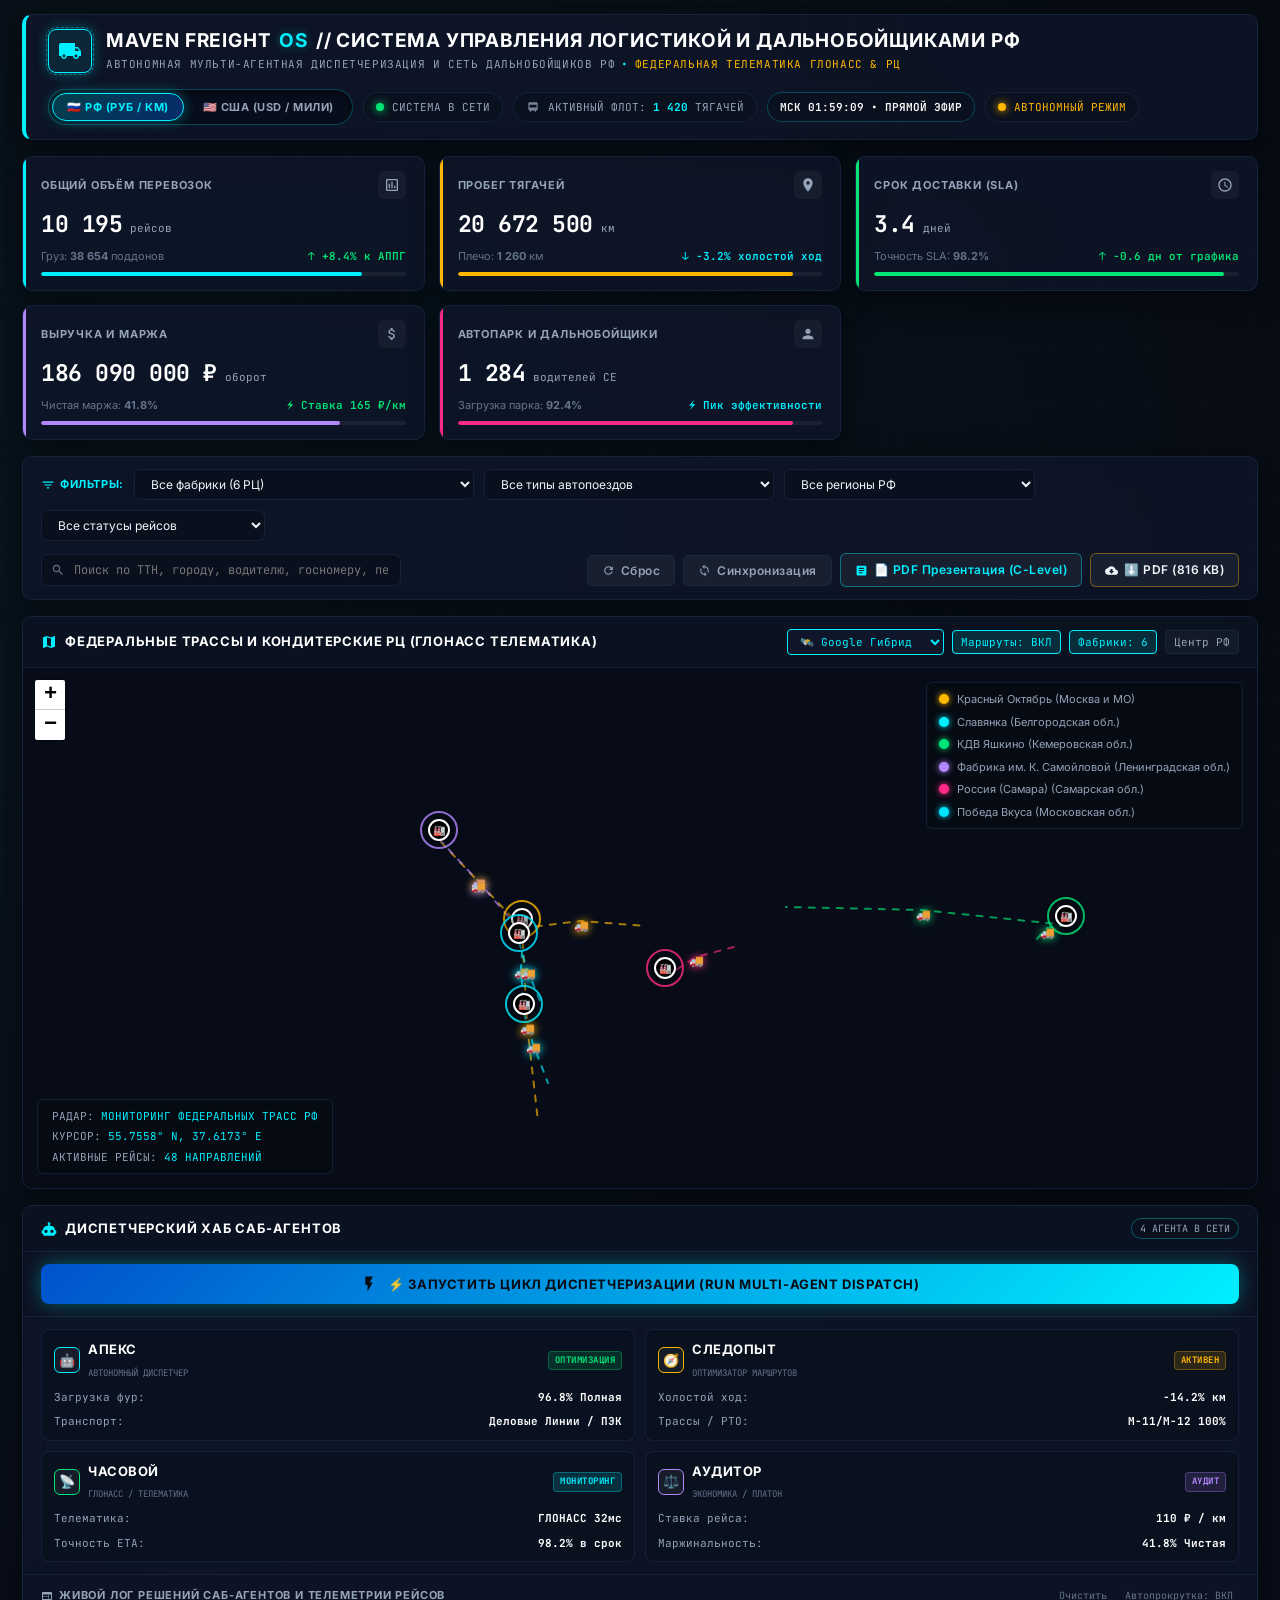
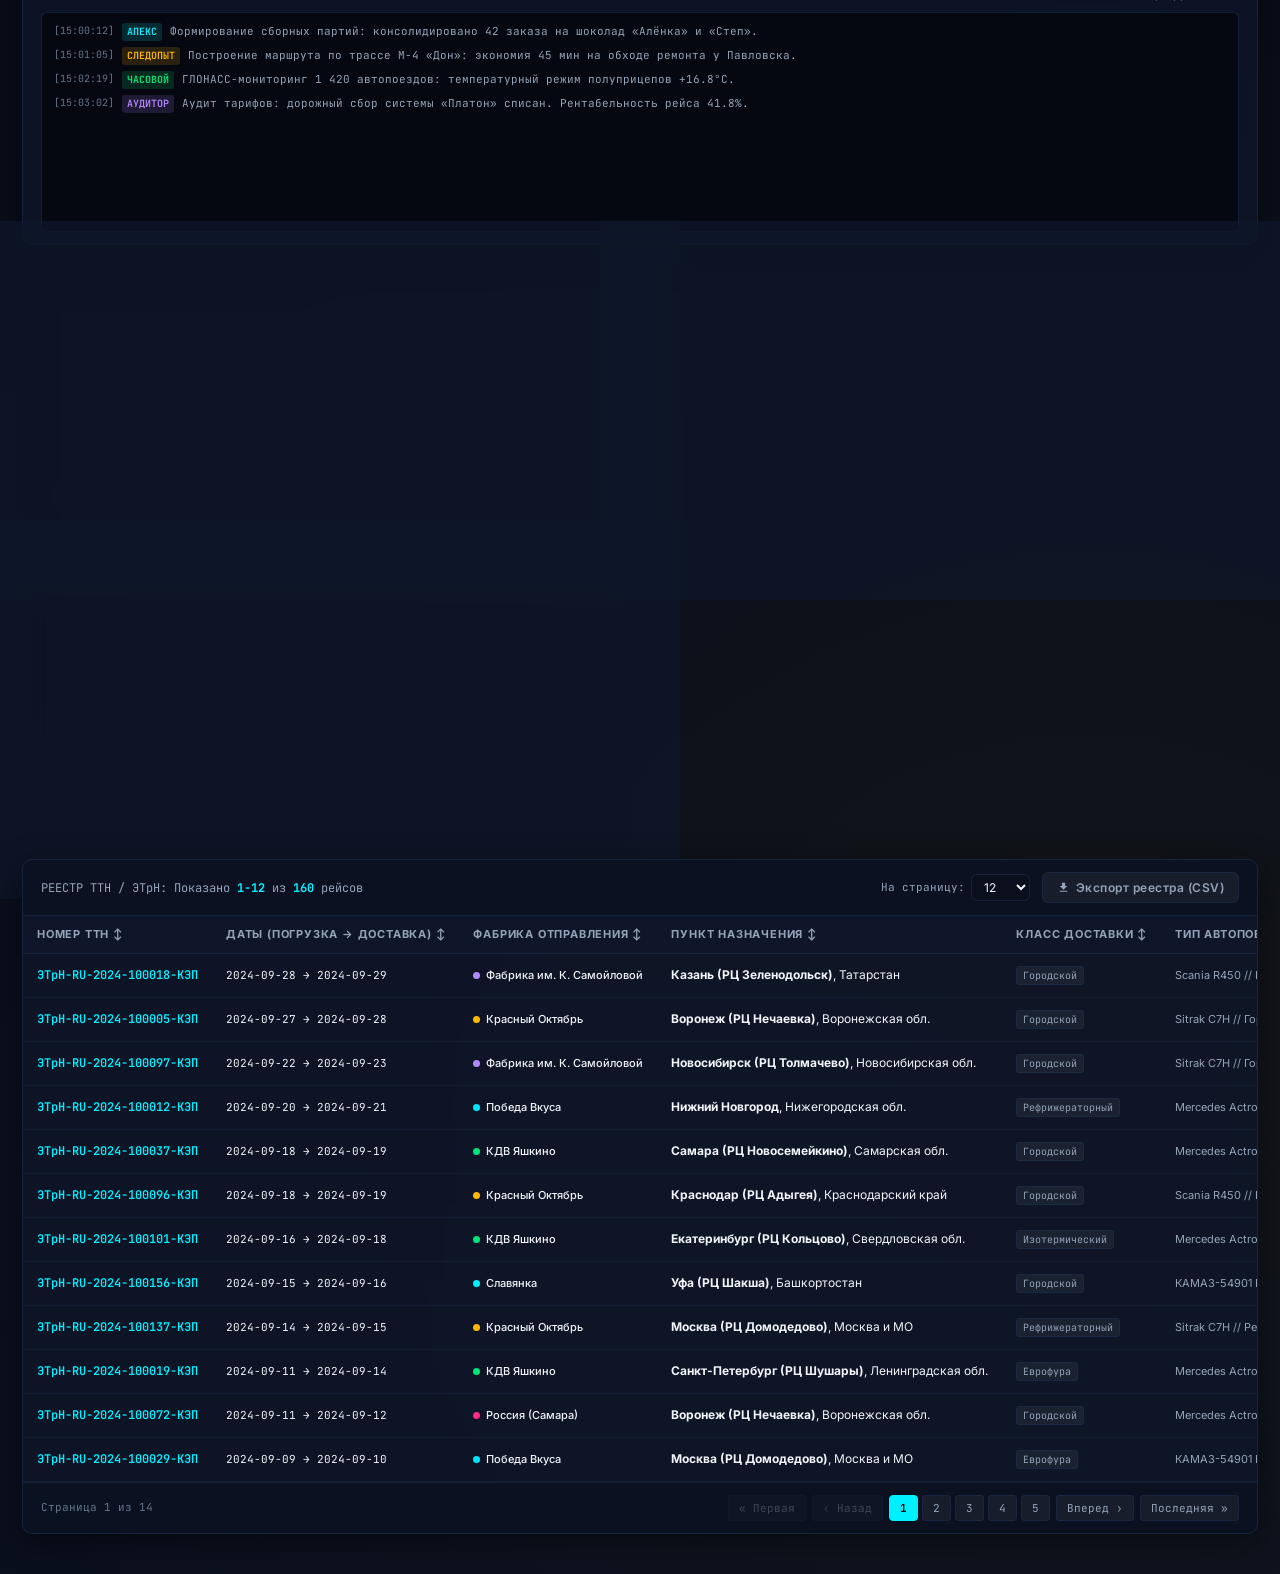
==== index.html @ e085791d "feat: complete MAVEN FREIGHT OS with dual-region support, Google Maps, subagents, and Vercel deploym" ====
<!DOCTYPE html>
<html lang="ru">
<head>
  <meta charset="UTF-8">
  <meta name="viewport" content="width=device-width, initial-scale=1.0">
  <title id="page-title">MAVEN FREIGHT OS // СИСТЕМА УПРАВЛЕНИЯ ЛОГИСТИКОЙ И ДАЛЬНОБОЙЩИКАМИ РФ</title>
  
  <!-- Leaflet Map CSS Local -->
  <link rel="stylesheet" href="leaflet.css">
        
  <!-- Main HUD Stylesheet -->
  <link rel="stylesheet" href="styles.css">
  
  <!-- Favicon icon SVG -->
  <link rel="icon" type="image/svg+xml" href="data:image/svg+xml,<svg xmlns='http://www.w3.org/2000/svg' viewBox='0 0 24 24' fill='%2300f0ff'><path d='M20 8h-3V4H3c-1.1 0-2 .9-2 2v11h2c0 1.66 1.34 3 3 3s3-1.34 3-3h6c0 1.66 1.34 3 3 3s3-1.34 3-3h2v-5l-3-4zM6 18.5c-.83 0-1.5-.67-1.5-1.5s.67-1.5 1.5-1.5 1.5.67 1.5 1.5-.67 1.5-1.5 1.5zm13.5-9l1.96 2.5H17V9.5h2.5zm-1.5 9c-.83 0-1.5-.67-1.5-1.5s.67-1.5 1.5-1.5 1.5.67 1.5 1.5-.67 1.5-1.5 1.5z'/></svg>">
</head>
<body>

  <div class="app-container">

    <!-- =====================================================================
         Top Header: Operational Status & System Telemetry + Mode Switcher
         ===================================================================== -->
    <header class="header-bar">
      <div class="brand-section">
        <div class="brand-icon-box">
          <!-- Truck Icon -->
          <svg viewBox="0 0 24 24">
            <path d="M20 8h-3V4H3c-1.1 0-2 .9-2 2v11h2c0 1.66 1.34 3 3 3s3-1.34 3-3h6c0 1.66 1.34 3 3 3s3-1.34 3-3h2v-5l-3-4zM6 18.5c-.83 0-1.5-.67-1.5-1.5s.67-1.5 1.5-1.5 1.5.67 1.5 1.5-.67 1.5-1.5 1.5zm13.5-9l1.96 2.5H17V9.5h2.5zm-1.5 9c-.83 0-1.5-.67-1.5-1.5s.67-1.5 1.5-1.5 1.5.67 1.5 1.5-.67 1.5-1.5 1.5z"/>
          </svg>
        </div>
        <div class="brand-text">
          <h1 id="header-brand-title">MAVEN FREIGHT <span class="accent">OS</span> // СИСТЕМА УПРАВЛЕНИЯ ЛОГИСТИКОЙ И ДАЛЬНОБОЙЩИКАМИ РФ</h1>
          <p id="header-brand-subtitle">
            <span id="sub-tagline">АВТОНОМНАЯ МУЛЬТИ-АГЕНТНАЯ ДИСПЕТЧЕРИЗАЦИЯ И СЕТЬ ДАЛЬНОБОЙЩИКОВ РФ</span>
            <span style="color: var(--neon-cyan);">•</span>
            <span id="sub-telemetry-tag" style="color: var(--neon-amber);">ФЕДЕРАЛЬНАЯ ТЕЛЕМАТИКА ГЛОНАСС & РЦ</span>
          </p>
        </div>
      </div>

      <div class="header-status-ribbon">
        <!-- Dual-Mode Interactive Switch (RU / US) -->
        <div class="mode-switch-group" id="mode-switch-group" title="Переключение режима логистики (РФ / США)">
          <button class="mode-btn active" id="btn-mode-ru" data-mode="ru">🇷🇺 РФ (РУБ / КМ)</button>
          <button class="mode-btn" id="btn-mode-us" data-mode="us">🇺🇸 США (USD / МИЛИ)</button>
        </div>

        <!-- Live System Status -->
        <div class="hud-pill online">
          <span class="dot"></span>
          <span id="pill-system-status">СИСТЕМА В СЕТИ</span>
        </div>

        <!-- Active Fleet Counter -->
        <div class="hud-pill fleet-status">
          <svg width="14" height="14" viewBox="0 0 24 24" fill="currentColor" style="opacity:0.8;">
            <path d="M4 16c0 1.1.9 2 2 2h1v2h2v-2h6v2h2v-2h1c1.1 0 2-.9 2-2V6c0-1.1-.9-2-2-2H6c-1.1 0-2 .9-2 2v10zm2-8h12v5H6V8z"/>
          </svg>
          <span id="pill-fleet-label">АКТИВНЫЙ ФЛОТ: <strong id="header-active-fleet">1 420</strong> ТЯГАЧЕЙ</span>
        </div>

        <!-- Live Clock -->
        <div class="hud-pill clock-display" id="hud-clock">
          МСК 12:00:00 • ПРЯМОЙ ЭФИР
        </div>

        <!-- Backend Connection Indicator -->
        <div class="hud-pill connection-status" id="backend-indicator" title="Нажмите для проверки соединения">
          <span class="dot"></span>
          <span id="backend-status-text">ПРОВЕРКА СВЯЗИ...</span>
        </div>
      </div>
    </header>

    <!-- =====================================================================
         Top KPI Ribbon (5 Critical Freight Performance Cards)
         ===================================================================== -->
    <section class="kpi-ribbon" aria-label="Ключевые показатели эффективности">
      
      <!-- Card 1: Freight Volume -->
      <div class="kpi-card" id="kpi-volume-card">
        <div class="kpi-header">
          <span class="kpi-title" id="kpi-title-volume">Общий объём перевозок</span>
          <div class="kpi-icon">
            <svg viewBox="0 0 24 24"><path d="M19 3H5c-1.1 0-2 .9-2 2v14c0 1.1.9 2 2 2h14c1.1 0 2-.9 2-2V5c0-1.1-.9-2-2-2zm0 16H5V5h14v14zM7 10h2v7H7zm4-3h2v10h-2zm4 6h2v4h-2z"/></svg>
          </div>
        </div>
        <div class="kpi-value-row">
          <span class="kpi-value" id="kpi-total-volume">10 195</span>
          <span class="kpi-unit" id="kpi-unit-volume">рейсов</span>
        </div>
        <div class="kpi-subtext">
          <span id="kpi-sub-volume">Груз: <strong id="kpi-total-units">38 654</strong> поддонов</span>
          <span class="kpi-trend positive" id="kpi-trend-volume">↑ +8.4% к АППГ</span>
        </div>
        <div class="kpi-progress">
          <div class="kpi-progress-bar" style="width: 88%; background: var(--neon-cyan);"></div>
        </div>
      </div>

      <!-- Card 2: Miles / KM Logged -->
      <div class="kpi-card" id="kpi-distance-card">
        <div class="kpi-header">
          <span class="kpi-title" id="kpi-title-distance">Пробег автопарка</span>
          <div class="kpi-icon">
            <svg viewBox="0 0 24 24"><path d="M12 2C8.13 2 5 5.13 5 9c0 5.25 7 13 7 13s7-7.75 7-13c0-3.87-3.13-7-7-7zm0 9.5c-1.38 0-2.5-1.12-2.5-2.5s1.12-2.5 2.5-2.5 2.5 1.12 2.5 2.5-1.12 2.5-2.5 2.5z"/></svg>
          </div>
        </div>
        <div class="kpi-value-row">
          <span class="kpi-value" id="kpi-total-distance">20 672 500</span>
          <span class="kpi-unit" id="kpi-unit-distance">км</span>
        </div>
        <div class="kpi-subtext">
          <span id="kpi-sub-distance">Плечо: <strong id="kpi-avg-haul">1 260</strong> км</span>
          <span class="kpi-trend optimal" id="kpi-trend-distance">↓ -3.2% холостой ход</span>
        </div>
        <div class="kpi-progress">
          <div class="kpi-progress-bar" style="width: 92%; background: var(--neon-amber);"></div>
        </div>
      </div>

      <!-- Card 3: Transit Time & SLA -->
      <div class="kpi-card" id="kpi-transit-card">
        <div class="kpi-header">
          <span class="kpi-title" id="kpi-title-transit">Срок доставки (SLA)</span>
          <div class="kpi-icon">
            <svg viewBox="0 0 24 24"><path d="M11.99 2C6.47 2 2 6.48 2 12s4.47 10 9.99 10C17.52 22 22 17.52 22 12S17.52 2 11.99 2zM12 20c-4.42 0-8-3.58-8-8s3.58-8 8-8 8 3.58 8 8-3.58 8-8 8zm.5-13H11v6l5.25 3.15.75-1.23-4.5-2.67z"/></svg>
          </div>
        </div>
        <div class="kpi-value-row">
          <span class="kpi-value" id="kpi-avg-transit">3.4</span>
          <span class="kpi-unit" id="kpi-unit-transit">дней</span>
        </div>
        <div class="kpi-subtext">
          <span id="kpi-sub-transit">Точность SLA: <strong id="kpi-ontime-rate">98.2%</strong></span>
          <span class="kpi-trend positive" id="kpi-trend-transit">↑ -0.6 дн от графика</span>
        </div>
        <div class="kpi-progress">
          <div class="kpi-progress-bar" style="width: 96%; background: var(--neon-green);"></div>
        </div>
      </div>

      <!-- Card 4: Revenue & Profit Margin -->
      <div class="kpi-card" id="kpi-revenue-card">
        <div class="kpi-header">
          <span class="kpi-title" id="kpi-title-revenue">Выручка и рентабельность</span>
          <div class="kpi-icon">
            <svg viewBox="0 0 24 24"><path d="M11.8 10.9c-2.27-.59-3-1.2-3-2.15 0-1.09 1.01-1.85 2.7-1.85 1.78 0 2.44.85 2.5 2.1h2.21c-.07-1.72-1.12-3.3-3.21-3.81V3h-3v2.16c-1.94.42-3.5 1.68-3.5 3.61 0 2.31 1.91 3.46 4.7 4.13 2.5.6 3 1.48 3 2.41 0 .69-.49 1.79-2.7 1.79-2.06 0-2.87-.92-2.98-2.1h-2.2c.12 2.19 1.76 3.42 3.68 3.83V21h3v-2.15c1.95-.37 3.5-1.5 3.5-3.55 0-2.84-2.43-3.81-4.7-4.4z"/></svg>
          </div>
        </div>
        <div class="kpi-value-row">
          <span class="kpi-value" id="kpi-total-revenue">186 090 000 ₽</span>
          <span class="kpi-unit" id="kpi-unit-revenue">оборот</span>
        </div>
        <div class="kpi-subtext">
          <span id="kpi-sub-revenue">Чистая маржа: <strong id="kpi-net-margin">41.8%</strong></span>
          <span class="kpi-trend positive" id="kpi-trend-revenue">⚡ Ставка 165 ₽/км</span>
        </div>
        <div class="kpi-progress">
          <div class="kpi-progress-bar" style="width: 82%; background: var(--neon-purple);"></div>
        </div>
      </div>

      <!-- Card 5: Fleet Utilization & Drivers -->
      <div class="kpi-card" id="kpi-fleet-card">
        <div class="kpi-header">
          <span class="kpi-title" id="kpi-title-fleet">Автопарк и дальнобойщики</span>
          <div class="kpi-icon">
            <svg viewBox="0 0 24 24"><path d="M12 12c2.21 0 4-1.79 4-4s-1.79-4-4-4-4 1.79-4 4 1.79 4 4 4zm0 2c-2.67 0-8 1.34-8 4v2h16v-2c0-2.66-5.33-4-8-4z"/></svg>
          </div>
        </div>
        <div class="kpi-value-row">
          <span class="kpi-value" id="kpi-active-drivers">1 284</span>
          <span class="kpi-unit" id="kpi-unit-drivers">водителей CE</span>
        </div>
        <div class="kpi-subtext">
          <span id="kpi-sub-fleet">Загрузка парка: <strong id="kpi-fleet-util">92.4%</strong></span>
          <span class="kpi-trend optimal" id="kpi-trend-fleet">⚡ Пик эффективности</span>
        </div>
        <div class="kpi-progress">
          <div class="kpi-progress-bar" style="width: 92%; background: var(--neon-pink);"></div>
        </div>
      </div>

    </section>

    <!-- =====================================================================
         Interactive Control & Filter Bar
         ===================================================================== -->
    <section class="control-bar" aria-label="Фильтры и поиск">
      <div class="filter-group">
        <div class="filter-label">
          <svg width="14" height="14" viewBox="0 0 24 24" fill="currentColor">
            <path d="M10 18h4v-2h-4v2zM3 6v2h18V6H3zm3 7h12v-2H6v2z"/>
          </svg>
          <span id="lbl-filters-title">Фильтры:</span>
        </div>

        <!-- Factory Filter -->
        <select class="filter-select" id="filter-factory" title="Выбор фабрики отправления">
          <!-- Populated dynamically based on mode -->
        </select>

        <!-- Shipping Class Filter -->
        <select class="filter-select" id="filter-ship-mode" title="Выбор класса рейса">
          <!-- Populated dynamically based on mode -->
        </select>

        <!-- Destination State / Region Filter -->
        <select class="filter-select" id="filter-state" title="Выбор региона назначения">
          <!-- Populated dynamically based on mode -->
        </select>

        <!-- Status Filter -->
        <select class="filter-select" id="filter-status" title="Статус рейса">
          <!-- Populated dynamically based on mode -->
        </select>
      </div>

      <!-- Search Input -->
      <div class="search-box">
        <svg viewBox="0 0 24 24"><path d="M15.5 14h-.79l-.28-.27C15.41 12.59 16 11.11 16 9.5 16 5.91 13.09 3 9.5 3S3 5.91 3 9.5 5.91 16 9.5 16c1.61 0 3.09-.59 4.23-1.57l.27.28v.79l5 4.99L20.49 19l-4.99-5zm-6 0C7.01 14 5 11.99 5 9.5S7.01 5 9.5 5 14 7.01 14 9.5 11.99 14 9.5 14z"/></svg>
        <input type="text" id="filter-search" class="search-input" placeholder="Поиск по ТТН, городу, водителю, госномеру..." />
      </div>

      <!-- Action Buttons -->
      <div class="control-actions">
        <button class="btn-secondary" id="btn-reset-filters" title="Сбросить все критерии фильтрации">
          <svg viewBox="0 0 24 24"><path d="M17.65 6.35C16.2 4.9 14.21 4 12 4c-4.42 0-7.99 3.58-7.99 8s3.57 8 7.99 8c3.73 0 6.84-2.55 7.73-6h-2.08c-.82 2.33-3.04 4-5.65 4-3.31 0-6-2.69-6-6s2.69-6 6-6c1.66 0 3.14.69 4.22 1.78L13 11h7V4l-2.35 2.35z"/></svg>
          <span id="btn-reset-label">Сброс</span>
        </button>

        <button class="btn-secondary" id="btn-refresh-data" title="Синхронизация с сервером">
          <svg viewBox="0 0 24 24"><path d="M12 4V1L8 5l4 4V6c3.31 0 6 2.69 6 6 0 1.01-.25 1.97-.7 2.8l1.46 1.46C19.54 15.03 20 13.57 20 12c0-4.42-3.58-8-8-8zm0 14c-3.31 0-6-2.69-6-6 0-1.01.25-1.97.7-2.8L5.24 7.74C4.46 8.97 4 10.43 4 12c0 4.42 3.58 8 8 8v3l4-4-4-4v3z"/></svg>
          <span id="btn-sync-label">Синхронизация</span>
        </button>

        <a href="executive_guide.html" target="_blank" class="btn-secondary" id="btn-open-guide" title="Открыть интерактивную презентацию для руководства" style="color: var(--neon-cyan); border-color: rgba(0, 240, 255, 0.4); text-decoration: none;">
          <svg width="13" height="13" viewBox="0 0 24 24" fill="currentColor"><path d="M19 3H5c-1.1 0-2 .9-2 2v14c0 1.1.9 2 2 2h14c1.1 0 2-.9 2-2V5c0-1.1-.9-2-2-2zm-5 14H7v-2h7v2zm3-4H7v-2h10v2zm0-4H7V7h10v2z"/></svg>
          <span id="btn-guide-label">📄 Презентация (C-Level)</span>
        </a>

        <a href="MAVEN_FREIGHT_OS_БИЗНЕС_ПРЕЗЕНТАЦИЯ.pdf" download="MAVEN_FREIGHT_OS_БИЗНЕС_ПРЕЗЕНТАЦИЯ.pdf" class="btn-secondary" id="btn-download-pdf" title="Скачать скомпилированный PDF-документ (816 KB)" style="color: var(--amber-glow); border-color: rgba(255, 183, 0, 0.4); text-decoration: none;">
          <svg width="13" height="13" viewBox="0 0 24 24" fill="currentColor"><path d="M19.35 10.04C18.67 6.59 15.64 4 12 4 9.11 4 6.6 5.64 5.35 8.04 2.34 8.36 0 10.91 0 14c0 3.31 2.69 6 6 6h13c2.76 0 5-2.24 5-5 0-2.64-2.05-4.78-4.65-4.96zM17 13l-5 5-5-5h3V9h4v4h3z"/></svg>
          <span>⬇️ PDF (816 KB)</span>
        </a>
      </div>
    </section>

    <!-- =====================================================================
         Main Grid: Interactive Map (Left) + Subagents Dispatch Hub (Right)
         ===================================================================== -->
    <div class="main-grid">

      <!-- Left Column: Map -->
      <section class="map-panel" aria-label="Карта грузоперевозок">
        <div class="panel-header">
          <div class="panel-title">
            <svg viewBox="0 0 24 24"><path d="M20.5 3l-.16.03L15 5.1 9 3 3.36 4.9c-.21.07-.36.25-.36.48V20.5c0 .28.22.5.5.5l.16-.03L9 18.9l6 2.1 5.64-1.9c.21-.07.36-.25.36-.48V3.5c0-.28-.22-.5-.5-.5zM15 19l-6-2.11V5l6 2.11V19z"/></svg>
            <span id="map-panel-title">Федеральные трассы и кондитерские РЦ (ГЛОНАСС Телематика)</span>
          </div>

          <div class="panel-tools">
            <select class="map-basemap-select" id="map-basemap-select" title="Подложка карты (Google Maps / Спутник / Тёмная)">
              <option value="google-hybrid" selected>🛰️ Google Гибрид</option>
              <option value="google-satellite">🌍 Google Спутник</option>
              <option value="google-roadmap">🗺️ Google Схема</option>
              <option value="google-terrain">⛰️ Google Рельеф</option>
              <option value="carto-dark">🌙 Тёмная тема</option>
              <option value="osm">🛣️ OpenStreetMap</option>
            </select>
            <button class="map-layer-btn active" id="btn-toggle-routes" data-state="active">Маршруты: ВКЛ</button>
            <button class="map-layer-btn active" id="btn-toggle-factories" data-state="active">Фабрики: 6</button>
            <button class="map-layer-btn" id="btn-reset-map" title="Центрировать карту">Центр</button>
          </div>
        </div>

        <div class="map-container">
          <!-- Leaflet Map Mount Point -->
          <div id="map"></div>

          <!-- Fallback Map Canvas -->
          <div id="map-fallback" class="map-fallback-view" style="display: none;">
            <svg class="map-fallback-svg" viewBox="0 0 960 560" id="fallback-svg-canvas"></svg>
          </div>

          <!-- GPS / GLONASS Telemetry Overlay -->
          <div class="map-hud-overlay">
            <div>РАДАР: <span class="coord" id="hud-radar-status">МОНИТОРИНГ ФЕДЕРАЛЬНЫХ ТРАСС РФ</span></div>
            <div>КУРСОР: <span class="coord" id="hud-latlng">55.7558° N, 37.6173° E</span></div>
            <div>АКТИВНЫЕ РЕЙСЫ: <span class="coord" id="hud-active-lanes">48 НАПРАВЛЕНИЙ</span></div>
          </div>

          <!-- Map Color Legend -->
          <div class="map-legend" id="map-legend-box">
            <!-- Injected dynamically by app.js based on mode -->
          </div>
        </div>
      </section>

      <!-- Right Column: Subagents Autonomous Dispatch Hub -->
      <section class="agents-panel" aria-label="Диспетчерский Хаб Саб-Агентов">
        <div class="panel-header">
          <div class="panel-title">
            <!-- AI Robot Brain Icon -->
            <svg viewBox="0 0 24 24"><path d="M12 2a2 2 0 0 1 2 2c0 .74-.4 1.39-1 1.73V7h1a7 7 0 0 1 7 7h1a1 1 0 0 1 1 1v3a1 1 0 0 1-1 1h-1v1a2 2 0 0 1-2 2H5a2 2 0 0 1-2-2v-1H2a1 1 0 0 1-1-1v-3a1 1 0 0 1 1-1h1a7 7 0 0 1 7-7h1V5.73c-.6-.34-1-.99-1-1.73a2 2 0 0 1 2-2M7.5 13A2.5 2.5 0 0 0 5 15.5 2.5 2.5 0 0 0 7.5 18a2.5 2.5 0 0 0 2.5-2.5A2.5 2.5 0 0 0 7.5 13m9 0a2.5 2.5 0 0 0-2.5 2.5 2.5 2.5 0 0 0 2.5 2.5 2.5 2.5 0 0 0 2.5-2.5 2.5 2.5 0 0 0-2.5-2.5z"/></svg>
            <span id="agents-hub-title">Диспетчерский Хаб Саб-Агентов</span>
          </div>

          <span class="hud-pill" style="font-size: 10px; padding: 2px 8px; border-color: rgba(0,240,255,0.3);">
            4 АГЕНТА В СЕТИ
          </span>
        </div>

        <!-- Action Button: Trigger Multi-Agent Dispatch -->
        <div class="dispatch-action-row">
          <button class="dispatch-trigger-btn" id="btn-run-dispatch">
            <svg width="18" height="18" viewBox="0 0 24 24" fill="currentColor">
              <path d="M7 2v11h3v9l7-12h-4l4-8z"/>
            </svg>
            <span id="btn-dispatch-label">⚡ Запустить цикл диспетчеризации (Run Multi-Agent Dispatch)</span>
          </button>
        </div>

        <!-- 4 Active AI Agents Grid -->
        <div class="agents-grid">
          
          <!-- Agent 1: APEX (Апекс) -->
          <div class="agent-card apex" id="agent-card-apex">
            <div class="agent-card-header">
              <div class="agent-identity">
                <div class="agent-avatar">🤖</div>
                <div class="agent-name-box">
                  <h4 id="agent-1-name">АПЕКС</h4>
                  <span class="role" id="agent-1-role">Автономный диспетчер</span>
                </div>
              </div>
              <span class="agent-status-badge active" id="apex-status">ОПТИМИЗАЦИЯ</span>
            </div>
            <div class="agent-metric-line">
              <span id="agent-1-lbl1">Загрузка фур:</span>
              <strong id="apex-metric-load">96.8% Полная</strong>
            </div>
            <div class="agent-metric-line">
              <span id="agent-1-lbl2">Транспорт:</span>
              <strong id="apex-metric-carrier">Деловые Линии / ПЭК</strong>
            </div>
          </div>

          <!-- Agent 2: PATHFINDER (Следопыт) -->
          <div class="agent-card pathfinder" id="agent-card-pathfinder">
            <div class="agent-card-header">
              <div class="agent-identity">
                <div class="agent-avatar">🧭</div>
                <div class="agent-name-box">
                  <h4 id="agent-2-name">СЛЕДОПЫТ</h4>
                  <span class="role" id="agent-2-role">Оптимизатор маршрутов</span>
                </div>
              </div>
              <span class="agent-status-badge optimizing" id="pathfinder-status">АКТИВЕН</span>
            </div>
            <div class="agent-metric-line">
              <span id="agent-2-lbl1">Холостой ход:</span>
              <strong id="pathfinder-metric-deadhead">-14.2% км</strong>
            </div>
            <div class="agent-metric-line">
              <span id="agent-2-lbl2">Трассы / РТО:</span>
              <strong id="pathfinder-metric-hos">М-11/М-12 100%</strong>
            </div>
          </div>

          <!-- Agent 3: SENTINEL (Часовой) -->
          <div class="agent-card sentinel" id="agent-card-sentinel">
            <div class="agent-card-header">
              <div class="agent-identity">
                <div class="agent-avatar">📡</div>
                <div class="agent-name-box">
                  <h4 id="agent-3-name">ЧАСОВОЙ</h4>
                  <span class="role" id="agent-3-role">ГЛОНАСС / Телематика</span>
                </div>
              </div>
              <span class="agent-status-badge monitoring" id="sentinel-status">МОНИТОРИНГ</span>
            </div>
            <div class="agent-metric-line">
              <span id="agent-3-lbl1">Телематика:</span>
              <strong id="sentinel-metric-gps">ГЛОНАСС 32мс</strong>
            </div>
            <div class="agent-metric-line">
              <span id="agent-3-lbl2">Точность ETA:</span>
              <strong id="sentinel-metric-eta">98.2% в срок</strong>
            </div>
          </div>

          <!-- Agent 4: VERITAS (Аудитор) -->
          <div class="agent-card veritas" id="agent-card-veritas">
            <div class="agent-card-header">
              <div class="agent-identity">
                <div class="agent-avatar">⚖️</div>
                <div class="agent-name-box">
                  <h4 id="agent-4-name">АУДИТОР</h4>
                  <span class="role" id="agent-4-role">Экономика / Платон</span>
                </div>
              </div>
              <span class="agent-status-badge auditing" id="veritas-status">АУДИТ</span>
            </div>
            <div class="agent-metric-line">
              <span id="agent-4-lbl1">Ставка рейса:</span>
              <strong id="veritas-metric-cpm">110 ₽ / км</strong>
            </div>
            <div class="agent-metric-line">
              <span id="agent-4-lbl2">Маржинальность:</span>
              <strong id="veritas-metric-margin">41.8% Чистая</strong>
            </div>
          </div>

        </div>

        <!-- Live Streaming Agent Decision Log -->
        <div class="log-terminal-container">
          <div class="terminal-header">
            <div class="terminal-title">
              <svg width="12" height="12" viewBox="0 0 24 24" fill="currentColor">
                <path d="M20 4H4c-1.1 0-1.99.9-1.99 2L2 18c0 1.1.9 2 2 2h16c1.1 0 2-.9 2-2V6c0-1.1-.9-2-2-2zm-5 14H4v-4h11v4zm0-5H4V9h11v4zm5 5h-4V9h4v9z"/>
              </svg>
              <span id="terminal-heading">Живой лог решений саб-агентов и телеметрии рейсов</span>
            </div>
            <div class="terminal-tools">
              <button class="terminal-tool-btn" id="btn-clear-logs" title="Очистить терминал">Очистить</button>
              <button class="terminal-tool-btn" id="btn-autoscroll-toggle" data-active="true">Автопрокрутка: ВКЛ</button>
            </div>
          </div>

          <div class="agent-log-feed" id="agent-log-feed" role="log" aria-live="polite">
            <!-- Dynamic Log Items Injected by app.js -->
          </div>
        </div>

      </section>

    </div>

    <!-- =====================================================================
         Fleet & Corridor Analytics Charts Section (3 Modern Chart Panels)
         ===================================================================== -->
    <section class="analytics-section" aria-label="Аналитика перевозок">
      
      <!-- Chart 1: Volume by Factory -->
      <div class="chart-card">
        <div class="chart-header">
          <div class="chart-title">
            <svg viewBox="0 0 24 24"><path d="M12 2C6.48 2 2 6.48 2 12s4.48 10 10 10 10-4.48 10-10S17.52 2 12 2zm1 17.93c-3.95-.49-7-3.85-7-7.93 0-.62.08-1.21.21-1.79L9 15v1c0 1.1.9 2 2 2v1.93zm6.9-2.54c-.26-.81-1-1.39-1.9-1.39h-1v-3c0-.55-.45-1-1-1H8v-2h2c.55 0 1-.45 1-1V7h2c1.1 0 2-.9 2-2v-.41c2.93 1.19 5 4.06 5 7.41 0 2.08-.8 3.97-2.1 5.39z"/></svg>
            <span id="chart-1-title">Объем отгрузок по фабрикам</span>
          </div>
          <span class="chart-badge" id="chart-1-badge">6 Кондитерских РЦ</span>
        </div>
        <div class="chart-wrapper">
          <canvas id="chart-factory-volume"></canvas>
        </div>
      </div>

      <!-- Chart 2: Distribution by Shipping Mode -->
      <div class="chart-card">
        <div class="chart-header">
          <div class="chart-title">
            <svg viewBox="0 0 24 24"><path d="M19 3H5c-1.1 0-2 .9-2 2v14c0 1.1.9 2 2 2h14c1.1 0 2-.9 2-2V5c0-1.1-.9-2-2-2zM9 17H7v-7h2v7zm4 0h-2V7h2v10zm4 0h-2v-4h2v4z"/></svg>
            <span id="chart-2-title">Распределение по типам перевозок</span>
          </div>
          <span class="chart-badge" id="chart-2-badge">Типы автопоездов</span>
        </div>
        <div class="chart-wrapper">
          <canvas id="chart-shipping-modes"></canvas>
        </div>
      </div>

      <!-- Chart 3: Top 10 High-Volume Corridors -->
      <div class="chart-card">
        <div class="chart-header">
          <div class="chart-title">
            <svg viewBox="0 0 24 24"><path d="M12 2L4.5 20.29l.71.71L12 18l6.79 3 .71-.71z"/></svg>
            <span id="chart-3-title">Топ-10 грузовых коридоров</span>
          </div>
          <span class="chart-badge" id="chart-3-badge">Федеральные трассы</span>
        </div>
        <div class="chart-wrapper">
          <canvas id="chart-top-corridors"></canvas>
        </div>
      </div>

    </section>

    <!-- =====================================================================
         Freight Shipments / TTN Manifest Table Section
         ===================================================================== -->
    <section class="table-panel" aria-label="Реестр товарно-транспортных накладных">
      <div class="table-toolbar">
        <div class="table-stats-info">
          <span id="table-info-prefix">РЕЕСТР ТТН / ЭТрН: Показано <strong id="table-showing-range">1-12</strong> из <strong id="table-total-count">10 195</strong> рейсов</span>
        </div>

        <div style="display: flex; align-items: center; gap: 12px;">
          <!-- Items per page selector -->
          <div style="display: flex; align-items: center; gap: 6px; font-size: 11px; font-family: var(--font-mono); color: var(--text-muted);">
            <span id="lbl-page-size">На страницу:</span>
            <select class="filter-select" id="table-page-size" style="padding: 4px 8px;">
              <option value="12">12</option>
              <option value="25">25</option>
              <option value="50">50</option>
              <option value="100">100</option>
            </select>
          </div>

          <!-- Export CSV button -->
          <button class="btn-secondary" id="btn-export-csv" title="Экспорт отфильтрованных рейсов в CSV файл">
            <svg width="12" height="12" viewBox="0 0 24 24" fill="currentColor">
              <path d="M19 9h-4V3H9v6H5l7 7 7-7zM5 18v2h14v-2H5z"/>
            </svg>
            <span id="btn-export-label">Экспорт реестра (CSV)</span>
          </button>
        </div>
      </div>

      <div class="table-responsive">
        <table class="shipments-table" id="shipments-data-table">
          <thead>
            <tr id="table-header-row">
              <th data-sort="order_id" id="th-order-id">Номер ТТН ↕</th>
              <th data-sort="date" id="th-dates">Даты (Погрузка → Доставка) ↕</th>
              <th data-sort="factory" id="th-factory">Фабрика отправления ↕</th>
              <th data-sort="destination" id="th-destination">Пункт назначения ↕</th>
              <th data-sort="ship_mode" id="th-mode">Класс доставки ↕</th>
              <th data-sort="truck_type" id="th-truck">Тип автопоезда ↕</th>
              <th data-sort="carrier" id="th-carrier">Перевозчик ↕</th>
              <th data-sort="distance" id="th-distance">Дистанция ↕</th>
              <th data-sort="lead_days" id="th-lead">Срок ↕</th>
              <th data-sort="freight_cost" id="th-cost">Ставка / Стоимость ↕</th>
              <th data-sort="status" id="th-status">Статус ↕</th>
            </tr>
          </thead>
          <tbody id="shipments-table-body">
            <!-- Injected dynamically by app.js -->
          </tbody>
        </table>
      </div>

      <!-- Pagination Footer -->
      <div class="pagination-bar">
        <div style="font-family: var(--font-mono); font-size: 11px; color: var(--text-dim);" id="page-indicator">
          Страница 1 из 850
        </div>
        <div class="page-controls" id="pagination-controls">
          <button class="page-btn" id="btn-page-first" title="Первая страница">« Первая</button>
          <button class="page-btn" id="btn-page-prev" title="Предыдущая страница">‹ Назад</button>
          <div id="pagination-number-buttons" style="display: flex; gap: 4px;"></div>
          <button class="page-btn" id="btn-page-next" title="Следующая страница">Вперед ›</button>
          <button class="page-btn" id="btn-page-last" title="Последняя страница">Последняя »</button>
        </div>
      </div>
    </section>

  </div>

  <!-- =====================================================================
       Shipment Manifest Detail Modal (Электронная Транспортная Накладная - ЭТрН)
       ===================================================================== -->
  <div class="modal-backdrop" id="manifest-modal">
    <div class="modal-dialog">
      <div class="modal-header">
        <div class="modal-title" id="modal-title">ЭЛЕКТРОННАЯ ТРАНСПОРТНАЯ НАКЛАДНАЯ (ЭТрН) // № RU-2024-XXXX</div>
        <button class="modal-close-btn" id="modal-close-btn" title="Закрыть">&times;</button>
      </div>
      <div class="modal-body" id="modal-content">
        <!-- Rendered dynamically -->
      </div>
    </div>
  </div>

  <!-- Toast Notification Mount -->
  <div class="toast-container" id="toast-container"></div>

  <!-- Local Vendor Libraries (100% offline & zero-latency) -->
  <script src="leaflet.js"></script>
  <script src="chart.min.js"></script>

  <!-- Application Logic -->
  <script src="app.js"></script>

</body>
</html>
---- leaflet.css ----
/* required styles */

.leaflet-pane,
.leaflet-tile,
.leaflet-marker-icon,
.leaflet-marker-shadow,
.leaflet-tile-container,
.leaflet-pane > svg,
.leaflet-pane > canvas,
.leaflet-zoom-box,
.leaflet-image-layer,
.leaflet-layer {
	position: absolute;
	left: 0;
	top: 0;
	}
.leaflet-container {
	overflow: hidden;
	}
.leaflet-tile,
.leaflet-marker-icon,
.leaflet-marker-shadow {
	-webkit-user-select: none;
	   -moz-user-select: none;
	        user-select: none;
	  -webkit-user-drag: none;
	}
/* Prevents IE11 from highlighting tiles in blue */
.leaflet-tile::selection {
	background: transparent;
}
/* Safari renders non-retina tile on retina better with this, but Chrome is worse */
.leaflet-safari .leaflet-tile {
	image-rendering: -webkit-optimize-contrast;
	}
/* hack that prevents hw layers "stretching" when loading new tiles */
.leaflet-safari .leaflet-tile-container {
	width: 1600px;
	height: 1600px;
	-webkit-transform-origin: 0 0;
	}
.leaflet-marker-icon,
.leaflet-marker-shadow {
	display: block;
	}
/* .leaflet-container svg: reset svg max-width decleration shipped in Joomla! (joomla.org) 3.x */
/* .leaflet-container img: map is broken in FF if you have max-width: 100% on tiles */
.leaflet-container .leaflet-overlay-pane svg {
	max-width: none !important;
	max-height: none !important;
	}
.leaflet-container .leaflet-marker-pane img,
.leaflet-container .leaflet-shadow-pane img,
.leaflet-container .leaflet-tile-pane img,
.leaflet-container img.leaflet-image-layer,
.leaflet-container .leaflet-tile {
	max-width: none !important;
	max-height: none !important;
	width: auto;
	padding: 0;
	}

.leaflet-container img.leaflet-tile {
	/* See: https://bugs.chromium.org/p/chromium/issues/detail?id=600120 */
	mix-blend-mode: plus-lighter;
}

.leaflet-container.leaflet-touch-zoom {
	-ms-touch-action: pan-x pan-y;
	touch-action: pan-x pan-y;
	}
.leaflet-container.leaflet-touch-drag {
	-ms-touch-action: pinch-zoom;
	/* Fallback for FF which doesn't support pinch-zoom */
	touch-action: none;
	touch-action: pinch-zoom;
}
.leaflet-container.leaflet-touch-drag.leaflet-touch-zoom {
	-ms-touch-action: none;
	touch-action: none;
}
.leaflet-container {
	-webkit-tap-highlight-color: transparent;
}
.leaflet-container a {
	-webkit-tap-highlight-color: rgba(51, 181, 229, 0.4);
}
.leaflet-tile {
	filter: inherit;
	visibility: hidden;
	}
.leaflet-tile-loaded {
	visibility: inherit;
	}
.leaflet-zoom-box {
	width: 0;
	height: 0;
	-moz-box-sizing: border-box;
	     box-sizing: border-box;
	z-index: 800;
	}
/* workaround for https://bugzilla.mozilla.org/show_bug.cgi?id=888319 */
.leaflet-overlay-pane svg {
	-moz-user-select: none;
	}

.leaflet-pane         { z-index: 400; }

.leaflet-tile-pane    { z-index: 200; }
.leaflet-overlay-pane { z-index: 400; }
.leaflet-shadow-pane  { z-index: 500; }
.leaflet-marker-pane  { z-index: 600; }
.leaflet-tooltip-pane   { z-index: 650; }
.leaflet-popup-pane   { z-index: 700; }

.leaflet-map-pane canvas { z-index: 100; }
.leaflet-map-pane svg    { z-index: 200; }

.leaflet-vml-shape {
	width: 1px;
	height: 1px;
	}
.lvml {
	behavior: url(#default#VML);
	display: inline-block;
	position: absolute;
	}


/* control positioning */

.leaflet-control {
	position: relative;
	z-index: 800;
	pointer-events: visiblePainted; /* IE 9-10 doesn't have auto */
	pointer-events: auto;
	}
.leaflet-top,
.leaflet-bottom {
	position: absolute;
	z-index: 1000;
	pointer-events: none;
	}
.leaflet-top {
	top: 0;
	}
.leaflet-right {
	right: 0;
	}
.leaflet-bottom {
	bottom: 0;
	}
.leaflet-left {
	left: 0;
	}
.leaflet-control {
	float: left;
	clear: both;
	}
.leaflet-right .leaflet-control {
	float: right;
	}
.leaflet-top .leaflet-control {
	margin-top: 10px;
	}
.leaflet-bottom .leaflet-control {
	margin-bottom: 10px;
	}
.leaflet-left .leaflet-control {
	margin-left: 10px;
	}
.leaflet-right .leaflet-control {
	margin-right: 10px;
	}


/* zoom and fade animations */

.leaflet-fade-anim .leaflet-popup {
	opacity: 0;
	-webkit-transition: opacity 0.2s linear;
	   -moz-transition: opacity 0.2s linear;
	        transition: opacity 0.2s linear;
	}
.leaflet-fade-anim .leaflet-map-pane .leaflet-popup {
	opacity: 1;
	}
.leaflet-zoom-animated {
	-webkit-transform-origin: 0 0;
	    -ms-transform-origin: 0 0;
	        transform-origin: 0 0;
	}
svg.leaflet-zoom-animated {
	will-change: transform;
}

.leaflet-zoom-anim .leaflet-zoom-animated {
	-webkit-transition: -webkit-transform 0.25s cubic-bezier(0,0,0.25,1);
	   -moz-transition:    -moz-transform 0.25s cubic-bezier(0,0,0.25,1);
	        transition:         transform 0.25s cubic-bezier(0,0,0.25,1);
	}
.leaflet-zoom-anim .leaflet-tile,
.leaflet-pan-anim .leaflet-tile {
	-webkit-transition: none;
	   -moz-transition: none;
	        transition: none;
	}

.leaflet-zoom-anim .leaflet-zoom-hide {
	visibility: hidden;
	}


/* cursors */

.leaflet-interactive {
	cursor: pointer;
	}
.leaflet-grab {
	cursor: -webkit-grab;
	cursor:    -moz-grab;
	cursor:         grab;
	}
.leaflet-crosshair,
.leaflet-crosshair .leaflet-interactive {
	cursor: crosshair;
	}
.leaflet-popup-pane,
.leaflet-control {
	cursor: auto;
	}
.leaflet-dragging .leaflet-grab,
.leaflet-dragging .leaflet-grab .leaflet-interactive,
.leaflet-dragging .leaflet-marker-draggable {
	cursor: move;
	cursor: -webkit-grabbing;
	cursor:    -moz-grabbing;
	cursor:         grabbing;
	}

/* marker & overlays interactivity */
.leaflet-marker-icon,
.leaflet-marker-shadow,
.leaflet-image-layer,
.leaflet-pane > svg path,
.leaflet-tile-container {
	pointer-events: none;
	}

.leaflet-marker-icon.leaflet-interactive,
.leaflet-image-layer.leaflet-interactive,
.leaflet-pane > svg path.leaflet-interactive,
svg.leaflet-image-layer.leaflet-interactive path {
	pointer-events: visiblePainted; /* IE 9-10 doesn't have auto */
	pointer-events: auto;
	}

/* visual tweaks */

.leaflet-container {
	background: #ddd;
	outline-offset: 1px;
	}
.leaflet-container a {
	color: #0078A8;
	}
.leaflet-zoom-box {
	border: 2px dotted #38f;
	background: rgba(255,255,255,0.5);
	}


/* general typography */
.leaflet-container {
	font-family: "Helvetica Neue", Arial, Helvetica, sans-serif;
	font-size: 12px;
	font-size: 0.75rem;
	line-height: 1.5;
	}


/* general toolbar styles */

.leaflet-bar {
	box-shadow: 0 1px 5px rgba(0,0,0,0.65);
	border-radius: 4px;
	}
.leaflet-bar a {
	background-color: #fff;
	border-bottom: 1px solid #ccc;
	width: 26px;
	height: 26px;
	line-height: 26px;
	display: block;
	text-align: center;
	text-decoration: none;
	color: black;
	}
.leaflet-bar a,
.leaflet-control-layers-toggle {
	background-position: 50% 50%;
	background-repeat: no-repeat;
	display: block;
	}
.leaflet-bar a:hover,
.leaflet-bar a:focus {
	background-color: #f4f4f4;
	}
.leaflet-bar a:first-child {
	border-top-left-radius: 4px;
	border-top-right-radius: 4px;
	}
.leaflet-bar a:last-child {
	border-bottom-left-radius: 4px;
	border-bottom-right-radius: 4px;
	border-bottom: none;
	}
.leaflet-bar a.leaflet-disabled {
	cursor: default;
	background-color: #f4f4f4;
	color: #bbb;
	}

.leaflet-touch .leaflet-bar a {
	width: 30px;
	height: 30px;
	line-height: 30px;
	}
.leaflet-touch .leaflet-bar a:first-child {
	border-top-left-radius: 2px;
	border-top-right-radius: 2px;
	}
.leaflet-touch .leaflet-bar a:last-child {
	border-bottom-left-radius: 2px;
	border-bottom-right-radius: 2px;
	}

/* zoom control */

.leaflet-control-zoom-in,
.leaflet-control-zoom-out {
	font: bold 18px 'Lucida Console', Monaco, monospace;
	text-indent: 1px;
	}

.leaflet-touch .leaflet-control-zoom-in, .leaflet-touch .leaflet-control-zoom-out  {
	font-size: 22px;
	}


/* layers control */

.leaflet-control-layers {
	box-shadow: 0 1px 5px rgba(0,0,0,0.4);
	background: #fff;
	border-radius: 5px;
	}
.leaflet-control-layers-toggle {
	background-image: url(images/layers.png);
	width: 36px;
	height: 36px;
	}
.leaflet-retina .leaflet-control-layers-toggle {
	background-image: url(images/layers-2x.png);
	background-size: 26px 26px;
	}
.leaflet-touch .leaflet-control-layers-toggle {
	width: 44px;
	height: 44px;
	}
.leaflet-control-layers .leaflet-control-layers-list,
.leaflet-control-layers-expanded .leaflet-control-layers-toggle {
	display: none;
	}
.leaflet-control-layers-expanded .leaflet-control-layers-list {
	display: block;
	position: relative;
	}
.leaflet-control-layers-expanded {
	padding: 6px 10px 6px 6px;
	color: #333;
	background: #fff;
	}
.leaflet-control-layers-scrollbar {
	overflow-y: scroll;
	overflow-x: hidden;
	padding-right: 5px;
	}
.leaflet-control-layers-selector {
	margin-top: 2px;
	position: relative;
	top: 1px;
	}
.leaflet-control-layers label {
	display: block;
	font-size: 13px;
	font-size: 1.08333em;
	}
.leaflet-control-layers-separator {
	height: 0;
	border-top: 1px solid #ddd;
	margin: 5px -10px 5px -6px;
	}

/* Default icon URLs */
.leaflet-default-icon-path { /* used only in path-guessing heuristic, see L.Icon.Default */
	background-image: url(images/marker-icon.png);
	}


/* attribution and scale controls */

.leaflet-container .leaflet-control-attribution {
	background: #fff;
	background: rgba(255, 255, 255, 0.8);
	margin: 0;
	}
.leaflet-control-attribution,
.leaflet-control-scale-line {
	padding: 0 5px;
	color: #333;
	line-height: 1.4;
	}
.leaflet-control-attribution a {
	text-decoration: none;
	}
.leaflet-control-attribution a:hover,
.leaflet-control-attribution a:focus {
	text-decoration: underline;
	}
.leaflet-attribution-flag {
	display: inline !important;
	vertical-align: baseline !important;
	width: 1em;
	height: 0.6669em;
	}
.leaflet-left .leaflet-control-scale {
	margin-left: 5px;
	}
.leaflet-bottom .leaflet-control-scale {
	margin-bottom: 5px;
	}
.leaflet-control-scale-line {
	border: 2px solid #777;
	border-top: none;
	line-height: 1.1;
	padding: 2px 5px 1px;
	white-space: nowrap;
	-moz-box-sizing: border-box;
	     box-sizing: border-box;
	background: rgba(255, 255, 255, 0.8);
	text-shadow: 1px 1px #fff;
	}
.leaflet-control-scale-line:not(:first-child) {
	border-top: 2px solid #777;
	border-bottom: none;
	margin-top: -2px;
	}
.leaflet-control-scale-line:not(:first-child):not(:last-child) {
	border-bottom: 2px solid #777;
	}

.leaflet-touch .leaflet-control-attribution,
.leaflet-touch .leaflet-control-layers,
.leaflet-touch .leaflet-bar {
	box-shadow: none;
	}
.leaflet-touch .leaflet-control-layers,
.leaflet-touch .leaflet-bar {
	border: 2px solid rgba(0,0,0,0.2);
	background-clip: padding-box;
	}


/* popup */

.leaflet-popup {
	position: absolute;
	text-align: center;
	margin-bottom: 20px;
	}
.leaflet-popup-content-wrapper {
	padding: 1px;
	text-align: left;
	border-radius: 12px;
	}
.leaflet-popup-content {
	margin: 13px 24px 13px 20px;
	line-height: 1.3;
	font-size: 13px;
	font-size: 1.08333em;
	min-height: 1px;
	}
.leaflet-popup-content p {
	margin: 17px 0;
	margin: 1.3em 0;
	}
.leaflet-popup-tip-container {
	width: 40px;
	height: 20px;
	position: absolute;
	left: 50%;
	margin-top: -1px;
	margin-left: -20px;
	overflow: hidden;
	pointer-events: none;
	}
.leaflet-popup-tip {
	width: 17px;
	height: 17px;
	padding: 1px;

	margin: -10px auto 0;
	pointer-events: auto;

	-webkit-transform: rotate(45deg);
	   -moz-transform: rotate(45deg);
	    -ms-transform: rotate(45deg);
	        transform: rotate(45deg);
	}
.leaflet-popup-content-wrapper,
.leaflet-popup-tip {
	background: white;
	color: #333;
	box-shadow: 0 3px 14px rgba(0,0,0,0.4);
	}
.leaflet-container a.leaflet-popup-close-button {
	position: absolute;
	top: 0;
	right: 0;
	border: none;
	text-align: center;
	width: 24px;
	height: 24px;
	font: 16px/24px Tahoma, Verdana, sans-serif;
	color: #757575;
	text-decoration: none;
	background: transparent;
	}
.leaflet-container a.leaflet-popup-close-button:hover,
.leaflet-container a.leaflet-popup-close-button:focus {
	color: #585858;
	}
.leaflet-popup-scrolled {
	overflow: auto;
	}

.leaflet-oldie .leaflet-popup-content-wrapper {
	-ms-zoom: 1;
	}
.leaflet-oldie .leaflet-popup-tip {
	width: 24px;
	margin: 0 auto;

	-ms-filter: "progid:DXImageTransform.Microsoft.Matrix(M11=0.70710678, M12=0.70710678, M21=-0.70710678, M22=0.70710678)";
	filter: progid:DXImageTransform.Microsoft.Matrix(M11=0.70710678, M12=0.70710678, M21=-0.70710678, M22=0.70710678);
	}

.leaflet-oldie .leaflet-control-zoom,
.leaflet-oldie .leaflet-control-layers,
.leaflet-oldie .leaflet-popup-content-wrapper,
.leaflet-oldie .leaflet-popup-tip {
	border: 1px solid #999;
	}


/* div icon */

.leaflet-div-icon {
	background: #fff;
	border: 1px solid #666;
	}


/* Tooltip */
/* Base styles for the element that has a tooltip */
.leaflet-tooltip {
	position: absolute;
	padding: 6px;
	background-color: #fff;
	border: 1px solid #fff;
	border-radius: 3px;
	color: #222;
	white-space: nowrap;
	-webkit-user-select: none;
	-moz-user-select: none;
	-ms-user-select: none;
	user-select: none;
	pointer-events: none;
	box-shadow: 0 1px 3px rgba(0,0,0,0.4);
	}
.leaflet-tooltip.leaflet-interactive {
	cursor: pointer;
	pointer-events: auto;
	}
.leaflet-tooltip-top:before,
.leaflet-tooltip-bottom:before,
.leaflet-tooltip-left:before,
.leaflet-tooltip-right:before {
	position: absolute;
	pointer-events: none;
	border: 6px solid transparent;
	background: transparent;
	content: "";
	}

/* Directions */

.leaflet-tooltip-bottom {
	margin-top: 6px;
}
.leaflet-tooltip-top {
	margin-top: -6px;
}
.leaflet-tooltip-bottom:before,
.leaflet-tooltip-top:before {
	left: 50%;
	margin-left: -6px;
	}
.leaflet-tooltip-top:before {
	bottom: 0;
	margin-bottom: -12px;
	border-top-color: #fff;
	}
.leaflet-tooltip-bottom:before {
	top: 0;
	margin-top: -12px;
	margin-left: -6px;
	border-bottom-color: #fff;
	}
.leaflet-tooltip-left {
	margin-left: -6px;
}
.leaflet-tooltip-right {
	margin-left: 6px;
}
.leaflet-tooltip-left:before,
.leaflet-tooltip-right:before {
	top: 50%;
	margin-top: -6px;
	}
.leaflet-tooltip-left:before {
	right: 0;
	margin-right: -12px;
	border-left-color: #fff;
	}
.leaflet-tooltip-right:before {
	left: 0;
	margin-left: -12px;
	border-right-color: #fff;
	}

/* Printing */

@media print {
	/* Prevent printers from removing background-images of controls. */
	.leaflet-control {
		-webkit-print-color-adjust: exact;
		print-color-adjust: exact;
		}
	}
---- styles.css ----
/* =====================================================================
   MAVEN FREIGHT OS // СИСТЕМА УПРАВЛЕНИЯ ЛОГИСТИКОЙ И ДАЛЬНОБОЙЩИКАМИ
   High-Tech Dark HUD Theme & Responsive Dashboard Stylesheet
   Full Russian Cyrillic & Dual-Mode UI/UX Support (РФ / USA)
   ===================================================================== */

@import url('https://fonts.googleapis.com/css2?family=Inter:wght@300;400;500;600;700;800&family=JetBrains+Mono:wght@400;500;600;700&display=swap');

:root {
  /* Color Palette - Deep Cyberpunk & High-Tech HUD */
  --bg-primary: #070b13;
  --bg-secondary: #0c1220;
  --bg-card: rgba(15, 23, 42, 0.78);
  --bg-card-hover: rgba(22, 34, 61, 0.88);
  --bg-card-solid: #0f172a;
  --bg-input: rgba(10, 16, 29, 0.85);

  /* Neon Accents */
  --neon-cyan: #00f0ff;
  --neon-cyan-glow: rgba(0, 240, 255, 0.35);
  --neon-amber: #ffb700;
  --neon-amber-glow: rgba(255, 183, 0, 0.35);
  --neon-green: #00e676;
  --neon-green-glow: rgba(0, 230, 118, 0.35);
  --neon-purple: #b388ff;
  --neon-purple-glow: rgba(179, 136, 255, 0.35);
  --neon-pink: #ff2a85;
  --neon-pink-glow: rgba(255, 42, 133, 0.35);
  --neon-red: #ff3366;
  --neon-red-glow: rgba(255, 51, 102, 0.35);

  /* Factory Colors - Russian Hubs */
  --fact-krasny: #ffb700;       /* Красный Октябрь (Москва) */
  --fact-slavyanka: #00f0ff;    /* Славянка (Старый Оскол) */
  --fact-kdv: #00e676;          /* КДВ Яшкино (Кемерово) */
  --fact-samoylova: #b388ff;    /* Фабрика Самойловой (СПб) */
  --fact-rossiya: #ff2a85;      /* Россия (Самара) */
  --fact-pobeda: #00e5ff;       /* Победа Вкуса (МО) */

  /* Factory Colors - USA Hubs */
  --fact-lots: #ffb700;         /* Lot's O' Nuts (AZ) */
  --fact-choccy: #00f0ff;       /* Wicked Choccy's (GA) */
  --fact-shack: #00e676;        /* Sugar Shack (MN) */
  --fact-secret: #b388ff;       /* Secret Factory (IL) */
  --fact-other: #ff2a85;        /* The Other Factory (TN) */

  /* Borders & Dividers */
  --border-subtle: rgba(30, 48, 80, 0.55);
  --border-highlight: rgba(0, 240, 255, 0.35);
  --border-amber: rgba(255, 183, 0, 0.35);

  /* Typography - 100% Cyrillic Certified */
  --text-main: #f1f5f9;
  --text-muted: #94a3b8;
  --text-dim: #64748b;
  --text-highlight: #ffffff;

  --font-sans: 'Inter', -apple-system, BlinkMacSystemFont, 'Segoe UI', Roboto, 'Helvetica Neue', Arial, sans-serif;
  --font-mono: 'JetBrains Mono', 'SF Mono', Consolas, 'Courier New', monospace;
  --font-hud: 'Inter', -apple-system, BlinkMacSystemFont, 'Segoe UI', Roboto, sans-serif;

  /* Shadows & Glassmorphism */
  --glass-blur: blur(14px);
  --box-shadow-card: 0 8px 32px 0 rgba(0, 0, 0, 0.45);
  --box-shadow-cyan: 0 0 20px rgba(0, 240, 255, 0.2);
  --box-shadow-amber: 0 0 20px rgba(255, 183, 0, 0.2);

  /* Transition speeds */
  --trans-fast: 0.15s ease;
  --trans-mid: 0.25s ease;
  --trans-slow: 0.4s ease;
}

/* =====================================================================
   Base & Reset
   ===================================================================== */
*, *::before, *::after {
  box-sizing: border-box;
  margin: 0;
  padding: 0;
}

html, body {
  width: 100%;
  min-height: 100vh;
  background-color: var(--bg-primary);
  background-image: 
    radial-gradient(circle at 15% 15%, rgba(0, 240, 255, 0.04) 0%, transparent 40%),
    radial-gradient(circle at 85% 85%, rgba(255, 183, 0, 0.04) 0%, transparent 40%),
    linear-gradient(180deg, #070b13 0%, #0a0f1d 100%);
  color: var(--text-main);
  font-family: var(--font-sans);
  font-size: 14px;
  line-height: 1.5;
  overflow-x: hidden;
  -webkit-font-smoothing: antialiased;
  -moz-osx-font-smoothing: grayscale;
}

/* Background Cyber Grid Accent */
body::before {
  content: '';
  position: fixed;
  top: 0; left: 0; right: 0; bottom: 0;
  background-size: 50px 50px;
  background-image: 
    linear-gradient(to right, rgba(255, 255, 255, 0.015) 1px, transparent 1px),
    linear-gradient(to bottom, rgba(255, 255, 255, 0.015) 1px, transparent 1px);
  pointer-events: none;
  z-index: 0;
}

/* Custom Scrollbars */
::-webkit-scrollbar {
  width: 7px;
  height: 7px;
}
::-webkit-scrollbar-track {
  background: var(--bg-primary);
}
::-webkit-scrollbar-thumb {
  background: rgba(30, 48, 80, 0.8);
  border-radius: 4px;
}
::-webkit-scrollbar-thumb:hover {
  background: var(--neon-cyan);
}

/* Container */
.app-container {
  position: relative;
  z-index: 1;
  max-width: 1920px;
  margin: 0 auto;
  padding: 14px 22px 40px 22px;
  display: flex;
  flex-direction: column;
  gap: 16px;
}

/* =====================================================================
   Top Header Bar
   ===================================================================== */
.header-bar {
  display: flex;
  align-items: center;
  justify-content: space-between;
  padding: 14px 22px;
  background: var(--bg-card);
  backdrop-filter: var(--glass-blur);
  border: 1px solid var(--border-subtle);
  border-left: 4px solid var(--neon-cyan);
  border-radius: 10px;
  box-shadow: var(--box-shadow-card);
  gap: 16px;
  flex-wrap: wrap;
}

.brand-section {
  display: flex;
  align-items: center;
  gap: 14px;
}

.brand-icon-box {
  position: relative;
  width: 44px;
  height: 44px;
  background: rgba(0, 240, 255, 0.08);
  border: 1px solid var(--neon-cyan);
  border-radius: 8px;
  display: flex;
  align-items: center;
  justify-content: center;
  box-shadow: 0 0 14px var(--neon-cyan-glow);
  flex-shrink: 0;
}

.brand-icon-box svg {
  width: 24px;
  height: 24px;
  fill: var(--neon-cyan);
}

.brand-icon-box::after {
  content: '';
  position: absolute;
  inset: -3px;
  border-radius: 10px;
  border: 1px dashed rgba(0, 240, 255, 0.4);
  animation: rotate-dashed 16s linear infinite;
}

@keyframes rotate-dashed {
  from { transform: rotate(0deg); }
  to { transform: rotate(360deg); }
}

.brand-text h1 {
  font-family: var(--font-hud);
  font-size: 19px;
  font-weight: 700;
  letter-spacing: 0.8px;
  text-transform: uppercase;
  color: var(--text-highlight);
  display: flex;
  align-items: center;
  gap: 8px;
  line-height: 1.25;
}

.brand-text h1 span.accent {
  color: var(--neon-cyan);
  text-shadow: 0 0 10px var(--neon-cyan-glow);
}

.brand-text p {
  font-size: 11px;
  letter-spacing: 0.6px;
  color: var(--text-muted);
  font-family: var(--font-mono);
  display: flex;
  align-items: center;
  gap: 6px;
  margin-top: 3px;
  flex-wrap: wrap;
}

/* Mode Switcher Group (RU / US) */
.mode-switch-group {
  display: inline-flex;
  align-items: center;
  background: rgba(8, 14, 26, 0.85);
  border: 1px solid rgba(0, 240, 255, 0.25);
  border-radius: 24px;
  padding: 3px;
  gap: 4px;
  box-shadow: inset 0 2px 6px rgba(0, 0, 0, 0.6);
}

.mode-btn {
  background: transparent;
  border: 1px solid transparent;
  color: var(--text-muted);
  padding: 6px 14px;
  border-radius: 20px;
  font-family: var(--font-hud);
  font-size: 11px;
  font-weight: 700;
  letter-spacing: 0.5px;
  cursor: pointer;
  transition: all var(--trans-mid);
  display: inline-flex;
  align-items: center;
  gap: 6px;
  white-space: nowrap;
}

.mode-btn:hover {
  color: var(--text-highlight);
  background: rgba(255, 255, 255, 0.05);
}

.mode-btn.active {
  background: linear-gradient(135deg, rgba(0, 240, 255, 0.22) 0%, rgba(0, 100, 255, 0.35) 100%);
  border-color: var(--neon-cyan);
  color: var(--neon-cyan);
  box-shadow: 0 0 14px var(--neon-cyan-glow);
}

.header-status-ribbon {
  display: flex;
  align-items: center;
  gap: 10px;
  flex-wrap: wrap;
}

.hud-pill {
  display: inline-flex;
  align-items: center;
  gap: 8px;
  padding: 6px 12px;
  background: rgba(10, 16, 29, 0.7);
  border: 1px solid var(--border-subtle);
  border-radius: 20px;
  font-size: 11px;
  font-family: var(--font-mono);
  color: var(--text-muted);
  white-space: nowrap;
}

.hud-pill .dot {
  width: 8px;
  height: 8px;
  border-radius: 50%;
  display: inline-block;
  flex-shrink: 0;
}

.hud-pill.online .dot {
  background-color: var(--neon-green);
  box-shadow: 0 0 8px var(--neon-green);
  animation: pulse-dot 2s infinite;
}

.hud-pill.connection-status .dot {
  background-color: var(--neon-cyan);
  box-shadow: 0 0 8px var(--neon-cyan);
}

.hud-pill.connection-status.offline .dot {
  background-color: var(--neon-amber);
  box-shadow: 0 0 8px var(--neon-amber);
}

.hud-pill.fleet-status strong {
  color: var(--neon-cyan);
}

.hud-pill.clock-display {
  color: var(--text-highlight);
  border-color: rgba(0, 240, 255, 0.25);
  font-weight: 600;
}

@keyframes pulse-dot {
  0% { transform: scale(0.9); opacity: 0.7; }
  50% { transform: scale(1.2); opacity: 1; }
  100% { transform: scale(0.9); opacity: 0.7; }
}

/* =====================================================================
   Top KPI Ribbon
   ===================================================================== */
.kpi-ribbon {
  display: grid;
  grid-template-columns: repeat(5, 1fr);
  gap: 14px;
}

.kpi-card {
  position: relative;
  background: var(--bg-card);
  backdrop-filter: var(--glass-blur);
  border: 1px solid var(--border-subtle);
  border-radius: 10px;
  padding: 14px 18px;
  box-shadow: var(--box-shadow-card);
  overflow: hidden;
  transition: transform var(--trans-mid), border-color var(--trans-mid);
}

.kpi-card:hover {
  transform: translateY(-2px);
  border-color: var(--border-highlight);
}

.kpi-card::before {
  content: '';
  position: absolute;
  top: 0; left: 0; width: 3px; height: 100%;
  background: var(--neon-cyan);
}

.kpi-card:nth-child(2)::before { background: var(--neon-amber); }
.kpi-card:nth-child(3)::before { background: var(--neon-green); }
.kpi-card:nth-child(4)::before { background: var(--neon-purple); }
.kpi-card:nth-child(5)::before { background: var(--neon-pink); }

.kpi-header {
  display: flex;
  align-items: center;
  justify-content: space-between;
  margin-bottom: 8px;
}

.kpi-title {
  font-size: 11px;
  font-family: var(--font-hud);
  font-weight: 700;
  text-transform: uppercase;
  letter-spacing: 0.8px;
  color: var(--text-muted);
}

.kpi-icon {
  width: 28px;
  height: 28px;
  display: flex;
  align-items: center;
  justify-content: center;
  border-radius: 6px;
  background: rgba(255, 255, 255, 0.04);
}

.kpi-icon svg {
  width: 16px;
  height: 16px;
  fill: var(--text-muted);
}

.kpi-card:hover .kpi-icon svg {
  fill: var(--neon-cyan);
}

.kpi-value-row {
  display: flex;
  align-items: baseline;
  gap: 8px;
  margin-bottom: 6px;
}

.kpi-value {
  font-family: var(--font-mono);
  font-size: 23px;
  font-weight: 700;
  color: var(--text-highlight);
  letter-spacing: -0.5px;
}

.kpi-unit {
  font-size: 11px;
  color: var(--text-muted);
  font-family: var(--font-mono);
}

.kpi-subtext {
  font-size: 11px;
  color: var(--text-dim);
  display: flex;
  align-items: center;
  justify-content: space-between;
}

.kpi-trend {
  display: inline-flex;
  align-items: center;
  gap: 3px;
  font-family: var(--font-mono);
  font-weight: 600;
}

.kpi-trend.positive { color: var(--neon-green); }
.kpi-trend.optimal { color: var(--neon-cyan); }
.kpi-trend.neutral { color: var(--neon-amber); }

.kpi-progress {
  width: 100%;
  height: 4px;
  background: rgba(255, 255, 255, 0.06);
  border-radius: 2px;
  margin-top: 8px;
  overflow: hidden;
}

.kpi-progress-bar {
  height: 100%;
  border-radius: 2px;
  background: linear-gradient(90deg, var(--neon-cyan), var(--neon-amber));
  transition: width 1s ease-in-out;
}

/* =====================================================================
   Control / Filter Bar
   ===================================================================== */
.control-bar {
  background: var(--bg-card);
  backdrop-filter: var(--glass-blur);
  border: 1px solid var(--border-subtle);
  border-radius: 10px;
  padding: 12px 18px;
  display: flex;
  flex-wrap: wrap;
  align-items: center;
  justify-content: space-between;
  gap: 12px;
  box-shadow: var(--box-shadow-card);
}

.filter-group {
  display: flex;
  align-items: center;
  flex-wrap: wrap;
  gap: 10px;
}

.filter-label {
  font-size: 11px;
  font-family: var(--font-hud);
  font-weight: 700;
  letter-spacing: 0.6px;
  text-transform: uppercase;
  color: var(--neon-cyan);
  display: flex;
  align-items: center;
  gap: 5px;
}

.filter-select {
  background: var(--bg-input);
  border: 1px solid var(--border-subtle);
  border-radius: 6px;
  padding: 6px 12px;
  color: var(--text-main);
  font-family: var(--font-sans);
  font-size: 12px;
  outline: none;
  cursor: pointer;
  transition: border-color var(--trans-fast);
}

.filter-select:focus, .filter-select:hover {
  border-color: var(--neon-cyan);
}

.filter-select option {
  background: var(--bg-card-solid);
  color: var(--text-main);
}

.search-box {
  position: relative;
  display: flex;
  align-items: center;
  min-width: 250px;
  flex: 1;
  max-width: 360px;
}

.search-box svg {
  position: absolute;
  left: 10px;
  width: 14px;
  height: 14px;
  fill: var(--text-dim);
  pointer-events: none;
}

.search-input {
  width: 100%;
  background: var(--bg-input);
  border: 1px solid var(--border-subtle);
  border-radius: 6px;
  padding: 7px 12px 7px 32px;
  color: var(--text-main);
  font-family: var(--font-mono);
  font-size: 12px;
  outline: none;
  transition: border-color var(--trans-fast), box-shadow var(--trans-fast);
}

.search-input:focus {
  border-color: var(--neon-cyan);
  box-shadow: 0 0 10px rgba(0, 240, 255, 0.15);
}

.control-actions {
  display: flex;
  align-items: center;
  gap: 8px;
}

.btn-secondary {
  background: rgba(255, 255, 255, 0.05);
  border: 1px solid var(--border-subtle);
  border-radius: 6px;
  padding: 7px 14px;
  color: var(--text-muted);
  font-family: var(--font-hud);
  font-size: 12px;
  font-weight: 600;
  letter-spacing: 0.5px;
  cursor: pointer;
  display: inline-flex;
  align-items: center;
  gap: 6px;
  transition: all var(--trans-fast);
  white-space: nowrap;
}

.btn-secondary:hover {
  background: rgba(255, 255, 255, 0.1);
  color: var(--text-highlight);
  border-color: var(--neon-cyan);
}

.btn-secondary svg {
  width: 13px;
  height: 13px;
  fill: currentColor;
}

/* =====================================================================
   Main Grid: Map (Left) + Subagents Hub (Right)
   ===================================================================== */
.main-grid {
  display: grid;
  grid-template-columns: 1.55fr 1fr;
  gap: 16px;
}

/* ---------------------------------------------------------------------
   Left Column: Interactive Map
   --------------------------------------------------------------------- */
.map-panel {
  display: flex;
  flex-direction: column;
  background: var(--bg-card);
  backdrop-filter: var(--glass-blur);
  border: 1px solid var(--border-subtle);
  border-radius: 10px;
  box-shadow: var(--box-shadow-card);
  overflow: hidden;
  position: relative;
}

.panel-header {
  padding: 12px 18px;
  background: rgba(10, 16, 29, 0.6);
  border-bottom: 1px solid var(--border-subtle);
  display: flex;
  align-items: center;
  justify-content: space-between;
}

.panel-title {
  font-family: var(--font-hud);
  font-size: 13px;
  font-weight: 700;
  letter-spacing: 0.8px;
  text-transform: uppercase;
  color: var(--text-highlight);
  display: flex;
  align-items: center;
  gap: 8px;
}

.panel-title svg {
  width: 16px;
  height: 16px;
  fill: var(--neon-cyan);
}

.panel-tools {
  display: flex;
  align-items: center;
  gap: 8px;
}

.map-layer-btn {
  background: rgba(255, 255, 255, 0.04);
  border: 1px solid var(--border-subtle);
  border-radius: 4px;
  padding: 4px 8px;
  font-size: 11px;
  font-family: var(--font-mono);
  color: var(--text-muted);
  cursor: pointer;
  transition: all var(--trans-fast);
}

.map-basemap-select {
  background: rgba(15, 23, 42, 0.95);
  border: 1px solid var(--neon-cyan);
  border-radius: 4px;
  padding: 4px 8px;
  font-size: 11px;
  font-family: var(--font-mono);
  color: var(--neon-cyan);
  cursor: pointer;
  outline: none;
  transition: all var(--trans-fast);
}
.map-basemap-select:hover, .map-basemap-select:focus {
  background: rgba(0, 240, 255, 0.15);
  box-shadow: 0 0 12px var(--neon-cyan-glow);
}
.map-basemap-select option {
  background: #0f172a;
  color: var(--text-main);
}

.map-layer-btn.active, .map-layer-btn:hover {
  background: rgba(0, 240, 255, 0.12);
  border-color: var(--neon-cyan);
  color: var(--neon-cyan);
}

.map-container {
  width: 100%;
  height: 520px;
  position: relative;
  background: #080d1a;
}

#map {
  width: 100%;
  height: 100%;
  z-index: 10;
}

.leaflet-container {
  background: #070c18 !important;
  font-family: var(--font-sans) !important;
}

.leaflet-tile {
  filter: brightness(0.65) invert(1) contrast(3.5) hue-rotate(200deg) saturate(0.35);
}

.leaflet-tile-loaded[src*="cartocdn"] {
  filter: none !important;
}

.map-hud-overlay {
  position: absolute;
  bottom: 14px;
  left: 14px;
  z-index: 400;
  background: rgba(7, 11, 19, 0.88);
  border: 1px solid var(--border-subtle);
  backdrop-filter: blur(8px);
  border-radius: 6px;
  padding: 8px 14px;
  font-family: var(--font-mono);
  font-size: 11px;
  color: var(--text-muted);
  pointer-events: none;
  display: flex;
  flex-direction: column;
  gap: 4px;
}

.map-hud-overlay span.coord {
  color: var(--neon-cyan);
}

.map-legend {
  position: absolute;
  top: 14px;
  right: 14px;
  z-index: 400;
  background: rgba(7, 11, 19, 0.88);
  border: 1px solid var(--border-subtle);
  backdrop-filter: blur(8px);
  border-radius: 6px;
  padding: 8px 12px;
  font-size: 11px;
  display: flex;
  flex-direction: column;
  gap: 6px;
  max-height: 280px;
  overflow-y: auto;
}

.legend-item {
  display: flex;
  align-items: center;
  gap: 8px;
  color: var(--text-muted);
  white-space: nowrap;
}

.legend-dot {
  width: 10px;
  height: 10px;
  border-radius: 50%;
  flex-shrink: 0;
}

/* Russian Factory Dots */
.legend-dot.krasny { background: var(--fact-krasny); box-shadow: 0 0 6px var(--fact-krasny); }
.legend-dot.slavyanka { background: var(--fact-slavyanka); box-shadow: 0 0 6px var(--fact-slavyanka); }
.legend-dot.kdv { background: var(--fact-kdv); box-shadow: 0 0 6px var(--fact-kdv); }
.legend-dot.samoylova { background: var(--fact-samoylova); box-shadow: 0 0 6px var(--fact-samoylova); }
.legend-dot.rossiya { background: var(--fact-rossiya); box-shadow: 0 0 6px var(--fact-rossiya); }
.legend-dot.pobeda { background: var(--fact-pobeda); box-shadow: 0 0 6px var(--fact-pobeda); }

/* USA Factory Dots */
.legend-dot.lots { background: var(--fact-lots); box-shadow: 0 0 6px var(--fact-lots); }
.legend-dot.choccy { background: var(--fact-choccy); box-shadow: 0 0 6px var(--fact-choccy); }
.legend-dot.shack { background: var(--fact-shack); box-shadow: 0 0 6px var(--fact-shack); }
.legend-dot.secret { background: var(--fact-secret); box-shadow: 0 0 6px var(--fact-secret); }
.legend-dot.other { background: var(--fact-other); box-shadow: 0 0 6px var(--fact-other); }

/* Factory Pulse Markers */
.factory-marker-icon {
  position: relative;
  display: flex;
  align-items: center;
  justify-content: center;
}

.factory-pulse-ring {
  position: absolute;
  width: 38px;
  height: 38px;
  border-radius: 50%;
  border: 2px solid currentColor;
  opacity: 0.8;
  animation: radar-ping 2.2s cubic-bezier(0, 0, 0.2, 1) infinite;
}

.factory-core-pin {
  width: 22px;
  height: 22px;
  border-radius: 50%;
  background: currentColor;
  display: flex;
  align-items: center;
  justify-content: center;
  box-shadow: 0 0 14px currentColor;
  border: 2px solid #ffffff;
  color: #000;
  font-size: 10px;
  font-weight: 700;
}

@keyframes radar-ping {
  75%, 100% {
    transform: scale(2.4);
    opacity: 0;
  }
}

.leaflet-popup-content-wrapper {
  background: rgba(12, 18, 32, 0.95) !important;
  border: 1px solid var(--border-highlight) !important;
  color: var(--text-main) !important;
  border-radius: 8px !important;
  backdrop-filter: blur(10px) !important;
  box-shadow: 0 8px 30px rgba(0, 0, 0, 0.7) !important;
}

.leaflet-popup-tip {
  background: rgba(12, 18, 32, 0.95) !important;
  border: 1px solid var(--border-highlight) !important;
}

.popup-hud {
  padding: 4px;
  font-family: var(--font-sans);
}

.popup-hud h3 {
  font-family: var(--font-hud);
  font-size: 14px;
  font-weight: 700;
  color: var(--neon-cyan);
  margin-bottom: 4px;
}

.popup-hud p.location {
  font-size: 11px;
  color: var(--text-muted);
  margin-bottom: 8px;
  font-family: var(--font-mono);
}

.popup-hud .grid-stats {
  display: grid;
  grid-template-columns: 1fr 1fr;
  gap: 6px;
  margin-top: 6px;
  font-size: 11px;
  font-family: var(--font-mono);
}

.popup-hud .grid-stat-box {
  background: rgba(255, 255, 255, 0.05);
  padding: 4px 6px;
  border-radius: 4px;
}

.popup-hud .stat-lbl {
  color: var(--text-dim);
  font-size: 9px;
  text-transform: uppercase;
}

.popup-hud .stat-val {
  color: var(--text-highlight);
  font-weight: 600;
}

.map-fallback-view {
  width: 100%;
  height: 100%;
  display: flex;
  flex-direction: column;
  align-items: center;
  justify-content: center;
  position: relative;
  background: #080d1a;
}

.map-fallback-svg {
  width: 100%;
  height: 100%;
}

/* ---------------------------------------------------------------------
   Right Column: Subagents Autonomous Dispatch Hub
   --------------------------------------------------------------------- */
.agents-panel {
  display: flex;
  flex-direction: column;
  background: var(--bg-card);
  backdrop-filter: var(--glass-blur);
  border: 1px solid var(--border-subtle);
  border-radius: 10px;
  box-shadow: var(--box-shadow-card);
  overflow: hidden;
}

.dispatch-action-row {
  padding: 12px 18px;
  background: rgba(10, 16, 29, 0.4);
  border-bottom: 1px solid var(--border-subtle);
  display: flex;
  align-items: center;
  justify-content: space-between;
  gap: 12px;
}

.dispatch-trigger-btn {
  width: 100%;
  background: linear-gradient(135deg, #0052cc 0%, #00f0ff 100%);
  border: none;
  border-radius: 8px;
  padding: 11px 18px;
  color: #070b13;
  font-family: var(--font-hud);
  font-size: 13px;
  font-weight: 700;
  letter-spacing: 0.6px;
  text-transform: uppercase;
  cursor: pointer;
  display: flex;
  align-items: center;
  justify-content: center;
  gap: 10px;
  box-shadow: 0 0 20px rgba(0, 240, 255, 0.35);
  transition: all var(--trans-mid);
  position: relative;
  overflow: hidden;
}

.dispatch-trigger-btn:hover {
  transform: translateY(-1px);
  box-shadow: 0 0 28px rgba(0, 240, 255, 0.6);
  filter: brightness(1.1);
}

.dispatch-trigger-btn:active {
  transform: translateY(1px);
}

.dispatch-trigger-btn.running {
  background: linear-gradient(135deg, #ff7700 0%, #ffb700 100%);
  box-shadow: 0 0 25px rgba(255, 183, 0, 0.5);
  color: #070b13;
  pointer-events: none;
}

.dispatch-trigger-btn.running svg {
  animation: spin 1s linear infinite;
}

@keyframes spin {
  from { transform: rotate(0deg); }
  to { transform: rotate(360deg); }
}

.agents-grid {
  display: grid;
  grid-template-columns: 1fr 1fr;
  gap: 10px;
  padding: 12px 18px;
  border-bottom: 1px solid var(--border-subtle);
}

.agent-card {
  background: rgba(10, 16, 29, 0.65);
  border: 1px solid var(--border-subtle);
  border-radius: 8px;
  padding: 10px 12px;
  display: flex;
  flex-direction: column;
  gap: 6px;
  transition: all var(--trans-fast);
  position: relative;
  overflow: hidden;
}

.agent-card:hover {
  border-color: var(--neon-cyan);
  background: rgba(18, 28, 48, 0.75);
}

.agent-card-header {
  display: flex;
  align-items: center;
  justify-content: space-between;
}

.agent-identity {
  display: flex;
  align-items: center;
  gap: 8px;
}

.agent-avatar {
  width: 26px;
  height: 26px;
  border-radius: 6px;
  display: flex;
  align-items: center;
  justify-content: center;
  font-size: 13px;
  background: rgba(255, 255, 255, 0.05);
  border: 1px solid var(--border-subtle);
}

.agent-card.apex .agent-avatar { border-color: var(--neon-cyan); color: var(--neon-cyan); }
.agent-card.pathfinder .agent-avatar { border-color: var(--neon-amber); color: var(--neon-amber); }
.agent-card.sentinel .agent-avatar { border-color: var(--neon-green); color: var(--neon-green); }
.agent-card.veritas .agent-avatar { border-color: var(--neon-purple); color: var(--neon-purple); }

.agent-name-box h4 {
  font-family: var(--font-hud);
  font-size: 13px;
  font-weight: 700;
  letter-spacing: 0.5px;
  color: var(--text-highlight);
}

.agent-name-box span.role {
  font-size: 9px;
  font-family: var(--font-mono);
  color: var(--text-dim);
  text-transform: uppercase;
}

.agent-status-badge {
  font-size: 9px;
  font-family: var(--font-mono);
  font-weight: 700;
  padding: 2px 6px;
  border-radius: 4px;
  text-transform: uppercase;
  letter-spacing: 0.5px;
}

.agent-status-badge.active {
  background: rgba(0, 230, 118, 0.15);
  color: var(--neon-green);
  border: 1px solid rgba(0, 230, 118, 0.3);
}

.agent-status-badge.optimizing {
  background: rgba(255, 183, 0, 0.15);
  color: var(--neon-amber);
  border: 1px solid rgba(255, 183, 0, 0.3);
}

.agent-status-badge.monitoring {
  background: rgba(0, 240, 255, 0.15);
  color: var(--neon-cyan);
  border: 1px solid rgba(0, 240, 255, 0.3);
}

.agent-status-badge.auditing {
  background: rgba(179, 136, 255, 0.15);
  color: var(--neon-purple);
  border: 1px solid rgba(179, 136, 255, 0.3);
}

.agent-metric-line {
  font-family: var(--font-mono);
  font-size: 11px;
  color: var(--text-muted);
  display: flex;
  justify-content: space-between;
  margin-top: 2px;
}

.agent-metric-line strong {
  color: var(--text-highlight);
}

/* Agent Decision Log Terminal */
.log-terminal-container {
  padding: 12px 18px;
  display: flex;
  flex-direction: column;
  flex: 1;
  min-height: 230px;
}

.terminal-header {
  display: flex;
  align-items: center;
  justify-content: space-between;
  margin-bottom: 8px;
}

.terminal-title {
  font-family: var(--font-hud);
  font-size: 11px;
  font-weight: 700;
  text-transform: uppercase;
  letter-spacing: 0.8px;
  color: var(--text-muted);
  display: flex;
  align-items: center;
  gap: 6px;
}

.terminal-tools {
  display: flex;
  align-items: center;
  gap: 6px;
}

.terminal-tool-btn {
  background: none;
  border: none;
  color: var(--text-dim);
  font-size: 10px;
  font-family: var(--font-mono);
  cursor: pointer;
  padding: 2px 6px;
  border-radius: 4px;
}

.terminal-tool-btn:hover {
  background: rgba(255, 255, 255, 0.05);
  color: var(--text-muted);
}

.agent-log-feed {
  background: #050810;
  border: 1px solid var(--border-subtle);
  border-radius: 6px;
  padding: 10px 12px;
  height: 220px;
  overflow-y: auto;
  font-family: var(--font-mono);
  font-size: 11px;
  line-height: 1.6;
  display: flex;
  flex-direction: column;
  gap: 6px;
}

.log-entry {
  display: flex;
  align-items: flex-start;
  gap: 8px;
  animation: fadeIn 0.3s ease;
}

@keyframes fadeIn {
  from { opacity: 0; transform: translateY(4px); }
  to { opacity: 1; transform: translateY(0); }
}

.log-time {
  color: var(--text-dim);
  flex-shrink: 0;
  font-size: 10px;
}

.log-agent {
  padding: 1px 5px;
  border-radius: 3px;
  font-weight: 600;
  font-size: 10px;
  flex-shrink: 0;
  text-transform: uppercase;
}

.log-agent.apex, .log-agent.апекс { background: rgba(0, 240, 255, 0.15); color: var(--neon-cyan); }
.log-agent.pathfinder, .log-agent.следопыт { background: rgba(255, 183, 0, 0.15); color: var(--neon-amber); }
.log-agent.sentinel, .log-agent.часовой { background: rgba(0, 230, 118, 0.15); color: var(--neon-green); }
.log-agent.veritas, .log-agent.аудитор { background: rgba(179, 136, 255, 0.15); color: var(--neon-purple); }
.log-agent.system, .log-agent.система { background: rgba(255, 255, 255, 0.1); color: var(--text-main); }

.log-msg {
  color: var(--text-muted);
  word-break: break-word;
}

.log-msg strong {
  color: var(--text-highlight);
}

/* =====================================================================
   Analytics Charts Section (3 Charts)
   ===================================================================== */
.analytics-section {
  display: grid;
  grid-template-columns: 1fr 1fr 1.3fr;
  gap: 16px;
}

.chart-card {
  background: var(--bg-card);
  backdrop-filter: var(--glass-blur);
  border: 1px solid var(--border-subtle);
  border-radius: 10px;
  padding: 14px 18px;
  box-shadow: var(--box-shadow-card);
  display: flex;
  flex-direction: column;
}

.chart-header {
  display: flex;
  align-items: center;
  justify-content: space-between;
  margin-bottom: 12px;
}

.chart-title {
  font-family: var(--font-hud);
  font-size: 12px;
  font-weight: 700;
  text-transform: uppercase;
  letter-spacing: 0.8px;
  color: var(--text-highlight);
  display: flex;
  align-items: center;
  gap: 6px;
}

.chart-title svg {
  width: 14px;
  height: 14px;
  fill: var(--neon-cyan);
}

.chart-badge {
  font-size: 10px;
  font-family: var(--font-mono);
  padding: 2px 6px;
  background: rgba(255, 255, 255, 0.05);
  border: 1px solid var(--border-subtle);
  border-radius: 4px;
  color: var(--text-muted);
}

.chart-wrapper {
  position: relative;
  width: 100%;
  height: 220px;
}

/* =====================================================================
   Freight Shipments / TTN Manifest Table
   ===================================================================== */
.table-panel {
  background: var(--bg-card);
  backdrop-filter: var(--glass-blur);
  border: 1px solid var(--border-subtle);
  border-radius: 10px;
  box-shadow: var(--box-shadow-card);
  overflow: hidden;
  display: flex;
  flex-direction: column;
}

.table-toolbar {
  padding: 12px 18px;
  background: rgba(10, 16, 29, 0.6);
  border-bottom: 1px solid var(--border-subtle);
  display: flex;
  align-items: center;
  justify-content: space-between;
  flex-wrap: wrap;
  gap: 12px;
}

.table-stats-info {
  font-family: var(--font-mono);
  font-size: 12px;
  color: var(--text-muted);
}

.table-stats-info strong {
  color: var(--neon-cyan);
}

.table-responsive {
  width: 100%;
  overflow-x: auto;
}

.shipments-table {
  width: 100%;
  border-collapse: collapse;
  text-align: left;
  font-size: 12px;
  white-space: nowrap;
}

.shipments-table th {
  background: rgba(15, 23, 42, 0.95);
  padding: 10px 14px;
  font-family: var(--font-hud);
  font-weight: 700;
  font-size: 11px;
  text-transform: uppercase;
  letter-spacing: 0.8px;
  color: var(--text-muted);
  border-bottom: 1px solid var(--border-subtle);
  user-select: none;
  cursor: pointer;
  transition: color var(--trans-fast);
}

.shipments-table th:hover {
  color: var(--neon-cyan);
}

.shipments-table td {
  padding: 10px 14px;
  border-bottom: 1px solid rgba(30, 48, 80, 0.35);
  color: var(--text-main);
  font-family: var(--font-sans);
}

.shipments-table tbody tr {
  transition: background var(--trans-fast);
  cursor: pointer;
}

.shipments-table tbody tr:hover {
  background: rgba(0, 240, 255, 0.04);
}

.mono-cell {
  font-family: var(--font-mono) !important;
}

/* Status Badges */
.badge {
  display: inline-flex;
  align-items: center;
  gap: 5px;
  padding: 3px 8px;
  border-radius: 4px;
  font-family: var(--font-mono);
  font-size: 10px;
  font-weight: 700;
  text-transform: uppercase;
}

.badge.delivered, .badge.доставлен {
  background: rgba(0, 230, 118, 0.12);
  color: var(--neon-green);
  border: 1px solid rgba(0, 230, 118, 0.3);
}

.badge.in-transit, .badge.в-пути {
  background: rgba(0, 240, 255, 0.12);
  color: var(--neon-cyan);
  border: 1px solid rgba(0, 240, 255, 0.3);
  box-shadow: 0 0 10px rgba(0, 240, 255, 0.15);
}

.badge.in-transit::before, .badge.в-пути::before {
  content: '';
  width: 6px;
  height: 6px;
  border-radius: 50%;
  background: var(--neon-cyan);
  animation: pulse-dot 1.5s infinite;
}

.badge.dispatched, .badge.погрузка-на-рц {
  background: rgba(255, 183, 0, 0.12);
  color: var(--neon-amber);
  border: 1px solid rgba(255, 183, 0, 0.3);
}

.badge.scheduled, .badge.запланирован {
  background: rgba(179, 136, 255, 0.12);
  color: var(--neon-purple);
  border: 1px solid rgba(179, 136, 255, 0.3);
}

/* Factory Badges */
.factory-tag {
  display: inline-flex;
  align-items: center;
  gap: 6px;
  font-size: 11px;
  font-family: var(--font-sans);
  font-weight: 500;
}

.factory-tag .fdot {
  width: 7px;
  height: 7px;
  border-radius: 50%;
  flex-shrink: 0;
}

/* Russian Factory Badges */
.factory-tag.krasny .fdot { background: var(--fact-krasny); }
.factory-tag.slavyanka .fdot { background: var(--fact-slavyanka); }
.factory-tag.kdv .fdot { background: var(--fact-kdv); }
.factory-tag.samoylova .fdot { background: var(--fact-samoylova); }
.factory-tag.rossiya .fdot { background: var(--fact-rossiya); }
.factory-tag.pobeda .fdot { background: var(--fact-pobeda); }

/* USA Factory Badges */
.factory-tag.lots .fdot { background: var(--fact-lots); }
.factory-tag.choccy .fdot { background: var(--fact-choccy); }
.factory-tag.shack .fdot { background: var(--fact-shack); }
.factory-tag.secret .fdot { background: var(--fact-secret); }
.factory-tag.other .fdot { background: var(--fact-other); }

/* Shipping Class Badges */
.class-tag {
  font-family: var(--font-mono);
  font-size: 10px;
  padding: 2px 6px;
  border-radius: 3px;
  background: rgba(255, 255, 255, 0.05);
  border: 1px solid var(--border-subtle);
  color: var(--text-muted);
}

.class-tag.urgent, .class-tag.same-day, .class-tag.рефрижераторный-экспресс {
  border-color: var(--neon-pink);
  color: var(--neon-pink);
  background: rgba(255, 42, 133, 0.1);
}

.class-tag.first-class, .class-tag.еврофура-20т-тент {
  border-color: var(--neon-cyan);
  color: var(--neon-cyan);
}

.pagination-bar {
  padding: 12px 18px;
  background: rgba(10, 16, 29, 0.6);
  border-top: 1px solid var(--border-subtle);
  display: flex;
  align-items: center;
  justify-content: space-between;
  flex-wrap: wrap;
  gap: 12px;
}

.page-controls {
  display: flex;
  align-items: center;
  gap: 6px;
}

.page-btn {
  background: rgba(255, 255, 255, 0.05);
  border: 1px solid var(--border-subtle);
  border-radius: 4px;
  padding: 5px 10px;
  color: var(--text-muted);
  font-family: var(--font-mono);
  font-size: 11px;
  cursor: pointer;
  transition: all var(--trans-fast);
}

.page-btn:hover:not(:disabled) {
  background: rgba(0, 240, 255, 0.1);
  border-color: var(--neon-cyan);
  color: var(--neon-cyan);
}

.page-btn.active {
  background: var(--neon-cyan);
  color: #070b13;
  border-color: var(--neon-cyan);
  font-weight: 700;
}

.page-btn:disabled {
  opacity: 0.35;
  cursor: not-allowed;
}

/* =====================================================================
   Modal Window: Electronic Transportation Waybill (ЭТрН / BOL)
   ===================================================================== */
.modal-backdrop {
  position: fixed;
  inset: 0;
  background: rgba(5, 8, 16, 0.85);
  backdrop-filter: blur(12px);
  z-index: 1000;
  display: none;
  align-items: center;
  justify-content: center;
  padding: 20px;
}

.modal-backdrop.open {
  display: flex;
  animation: modalFadeIn 0.25s ease;
}

@keyframes modalFadeIn {
  from { opacity: 0; transform: scale(0.97); }
  to { opacity: 1; transform: scale(1); }
}

.modal-dialog {
  background: var(--bg-card-solid);
  border: 1px solid var(--border-highlight);
  border-radius: 12px;
  width: 100%;
  max-width: 720px;
  box-shadow: 0 16px 50px rgba(0, 0, 0, 0.8), 0 0 24px rgba(0, 240, 255, 0.15);
  overflow: hidden;
  display: flex;
  flex-direction: column;
}

.modal-header {
  padding: 16px 20px;
  background: rgba(10, 16, 29, 0.8);
  border-bottom: 1px solid var(--border-subtle);
  display: flex;
  align-items: center;
  justify-content: space-between;
}

.modal-title {
  font-family: var(--font-hud);
  font-size: 15px;
  font-weight: 700;
  color: var(--text-highlight);
  letter-spacing: 0.6px;
}

.modal-close-btn {
  background: none;
  border: none;
  color: var(--text-muted);
  cursor: pointer;
  font-size: 22px;
  line-height: 1;
}

.modal-close-btn:hover {
  color: var(--neon-cyan);
}

.modal-body {
  padding: 20px;
  display: flex;
  flex-direction: column;
  gap: 16px;
  max-height: 75vh;
  overflow-y: auto;
}

.manifest-grid {
  display: grid;
  grid-template-columns: repeat(3, 1fr);
  gap: 12px;
}

.manifest-item {
  background: rgba(255, 255, 255, 0.03);
  border: 1px solid var(--border-subtle);
  border-radius: 6px;
  padding: 10px 12px;
}

.manifest-label {
  font-size: 10px;
  font-family: var(--font-hud);
  font-weight: 700;
  color: var(--text-dim);
  text-transform: uppercase;
  margin-bottom: 4px;
}

.manifest-value {
  font-size: 12px;
  font-family: var(--font-mono);
  color: var(--text-highlight);
  font-weight: 600;
}

.etrn-seal-bar {
  display: flex;
  align-items: center;
  justify-content: space-between;
  background: rgba(0, 230, 118, 0.08);
  border: 1px solid rgba(0, 230, 118, 0.3);
  border-radius: 6px;
  padding: 8px 14px;
  font-size: 11px;
  font-family: var(--font-mono);
  color: var(--neon-green);
}

/* =====================================================================
   Toast Notifications
   ===================================================================== */
.toast-container {
  position: fixed;
  top: 24px;
  right: 24px;
  z-index: 2000;
  display: flex;
  flex-direction: column;
  gap: 10px;
  pointer-events: none;
}

.toast {
  pointer-events: auto;
  background: rgba(12, 18, 32, 0.96);
  border: 1px solid var(--neon-cyan);
  border-left: 4px solid var(--neon-cyan);
  border-radius: 6px;
  padding: 12px 18px;
  box-shadow: 0 10px 30px rgba(0, 0, 0, 0.7), 0 0 15px rgba(0, 240, 255, 0.25);
  color: var(--text-main);
  font-size: 12px;
  display: flex;
  align-items: center;
  gap: 10px;
  animation: slideToastIn 0.3s ease;
  max-width: 400px;
}

.toast.success {
  border-color: var(--neon-green);
  border-left-color: var(--neon-green);
}

.toast.amber {
  border-color: var(--neon-amber);
  border-left-color: var(--neon-amber);
}

@keyframes slideToastIn {
  from { transform: translateX(100%); opacity: 0; }
  to { transform: translateX(0); opacity: 1; }
}

/* =====================================================================
   Responsive Design & Breakpoints
   ===================================================================== */
@media (max-width: 1380px) {
  .kpi-ribbon {
    grid-template-columns: repeat(3, 1fr);
  }
  .main-grid {
    grid-template-columns: 1fr;
  }
  .analytics-section {
    grid-template-columns: 1fr 1fr;
  }
}

@media (max-width: 992px) {
  .kpi-ribbon {
    grid-template-columns: repeat(2, 1fr);
  }
  .header-bar {
    flex-direction: column;
    align-items: flex-start;
  }
  .header-status-ribbon {
    width: 100%;
    justify-content: flex-start;
  }
  .control-bar {
    flex-direction: column;
    align-items: stretch;
  }
  .filter-group {
    flex-direction: column;
    align-items: stretch;
  }
  .search-box {
    max-width: none;
    width: 100%;
  }
  .agents-grid {
    grid-template-columns: 1fr;
  }
  .analytics-section {
    grid-template-columns: 1fr;
  }
}

@media (max-width: 600px) {
  .kpi-ribbon {
    grid-template-columns: 1fr;
  }
  .manifest-grid {
    grid-template-columns: 1fr;
  }
  .mode-switch-group {
    width: 100%;
    justify-content: center;
  }
  .mode-btn {
    flex: 1;
    justify-content: center;
  }
}
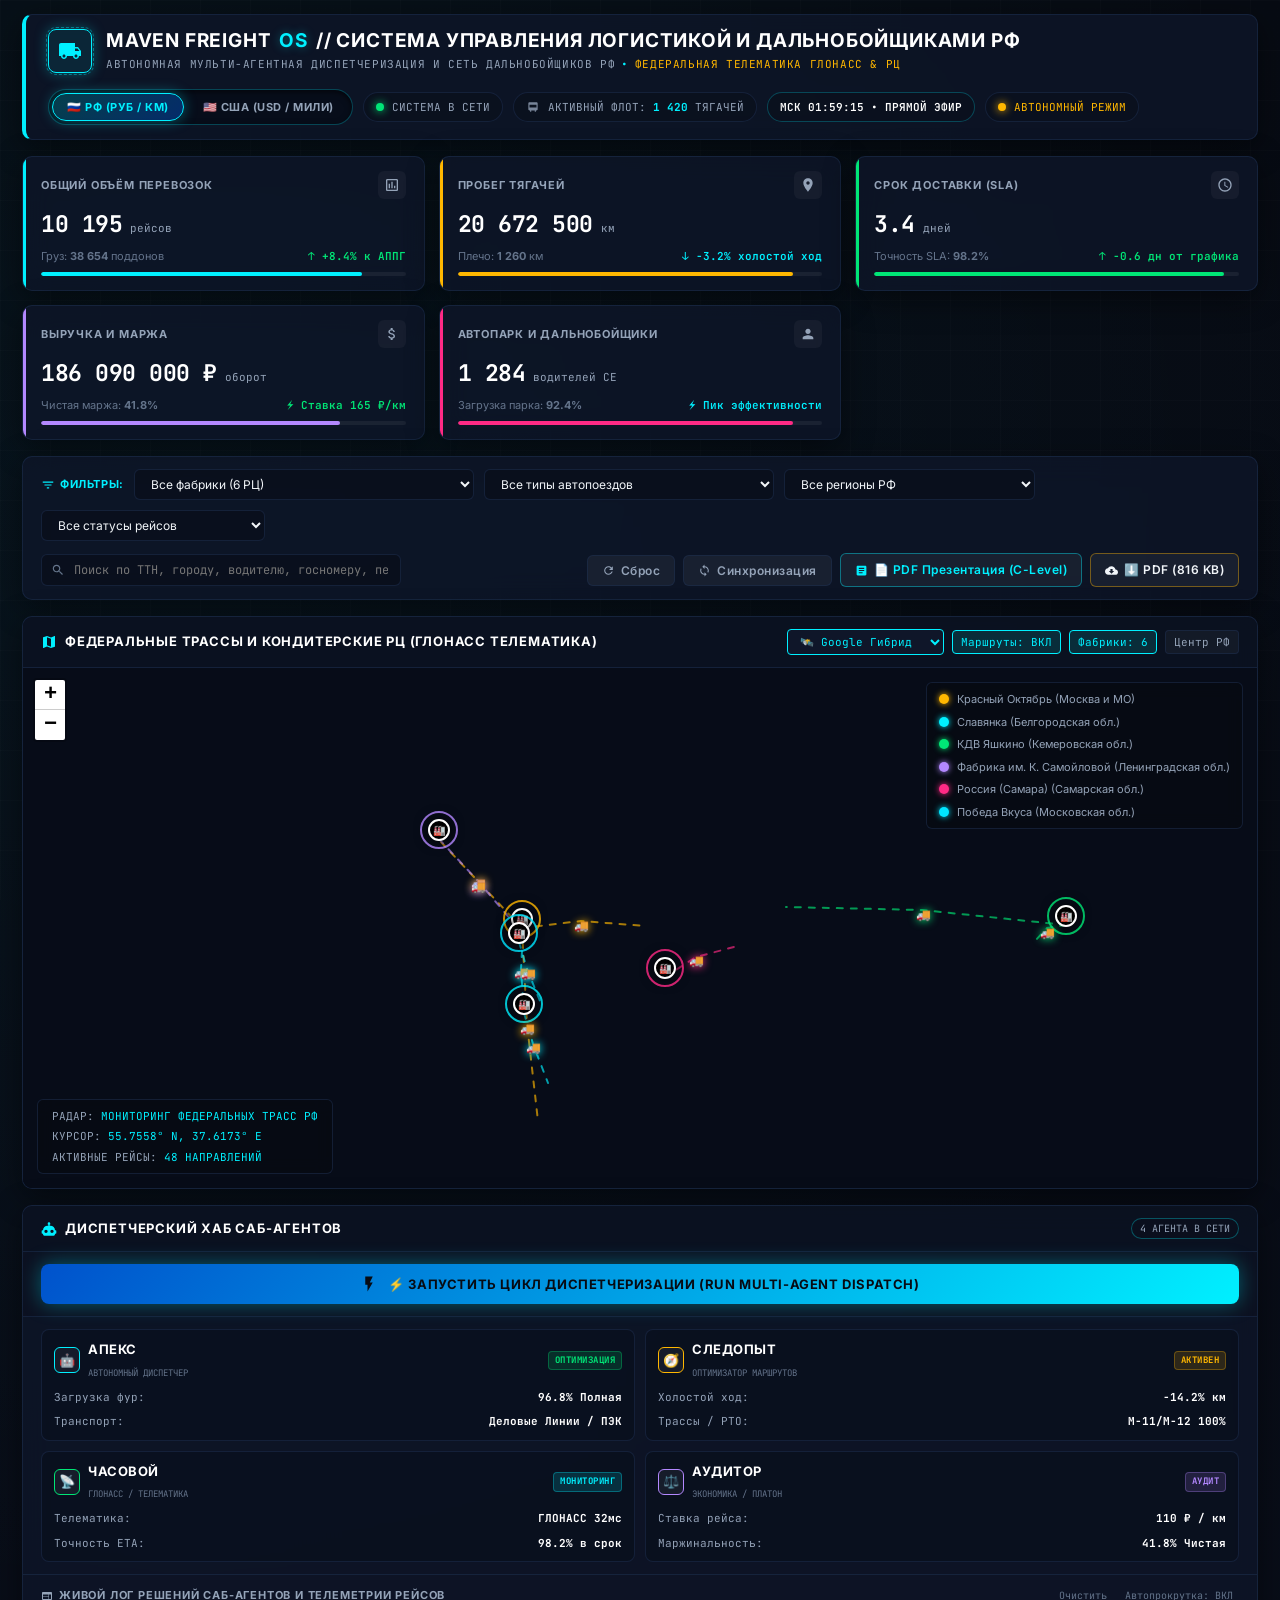
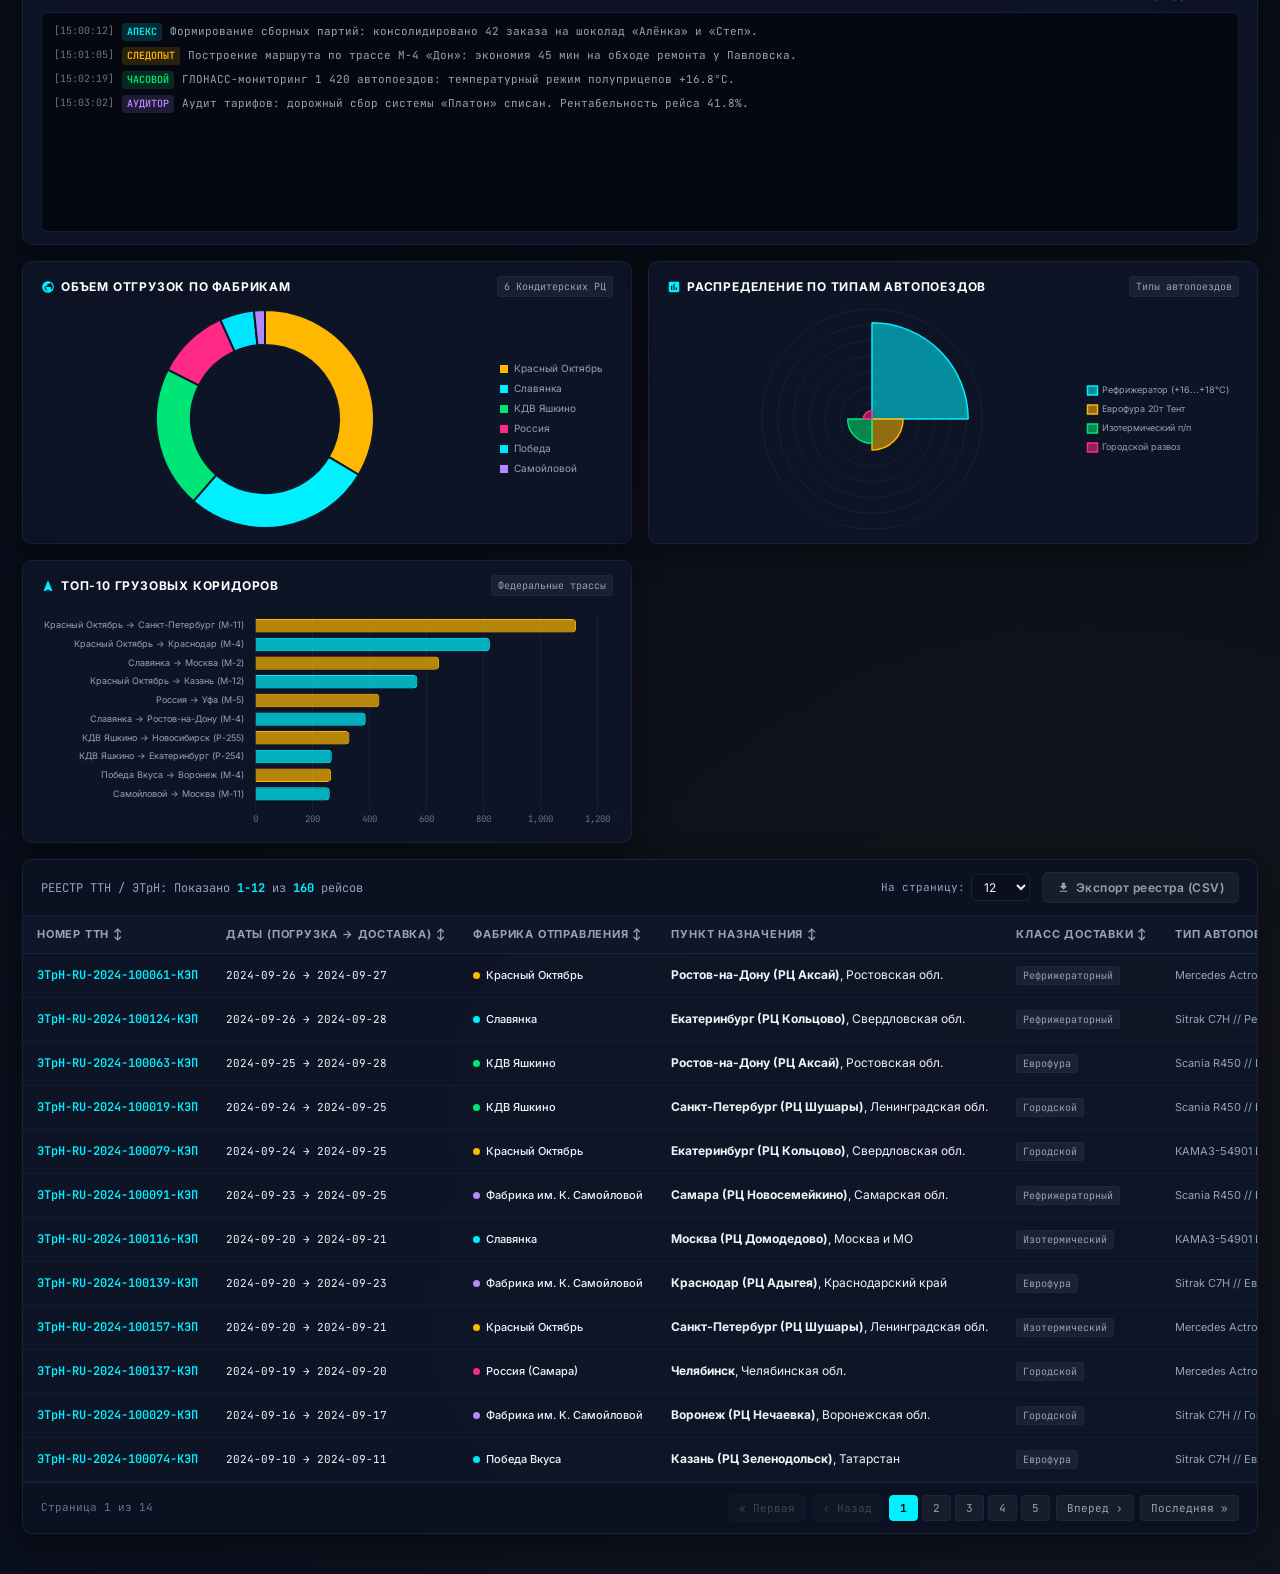
==== commit 24857bce: "feat(assets): add presentation.pdf alias and update direct download links" ====
--- a/index.html
+++ b/index.html
@@ -241,7 +241,7 @@
           <span id="btn-guide-label">📄 Презентация (C-Level)</span>
         </a>
 
-        <a href="MAVEN_FREIGHT_OS_БИЗНЕС_ПРЕЗЕНТАЦИЯ.pdf" download="MAVEN_FREIGHT_OS_БИЗНЕС_ПРЕЗЕНТАЦИЯ.pdf" class="btn-secondary" id="btn-download-pdf" title="Скачать скомпилированный PDF-документ (816 KB)" style="color: var(--amber-glow); border-color: rgba(255, 183, 0, 0.4); text-decoration: none;">
+        <a href="presentation.pdf" download="MAVEN_FREIGHT_OS_БИЗНЕС_ПРЕЗЕНТАЦИЯ.pdf" class="btn-secondary" id="btn-download-pdf" title="Скачать скомпилированный PDF-документ (816 KB)" style="color: var(--amber-glow); border-color: rgba(255, 183, 0, 0.4); text-decoration: none;">
           <svg width="13" height="13" viewBox="0 0 24 24" fill="currentColor"><path d="M19.35 10.04C18.67 6.59 15.64 4 12 4 9.11 4 6.6 5.64 5.35 8.04 2.34 8.36 0 10.91 0 14c0 3.31 2.69 6 6 6h13c2.76 0 5-2.24 5-5 0-2.64-2.05-4.78-4.65-4.96zM17 13l-5 5-5-5h3V9h4v4h3z"/></svg>
           <span>⬇️ PDF (816 KB)</span>
         </a>
